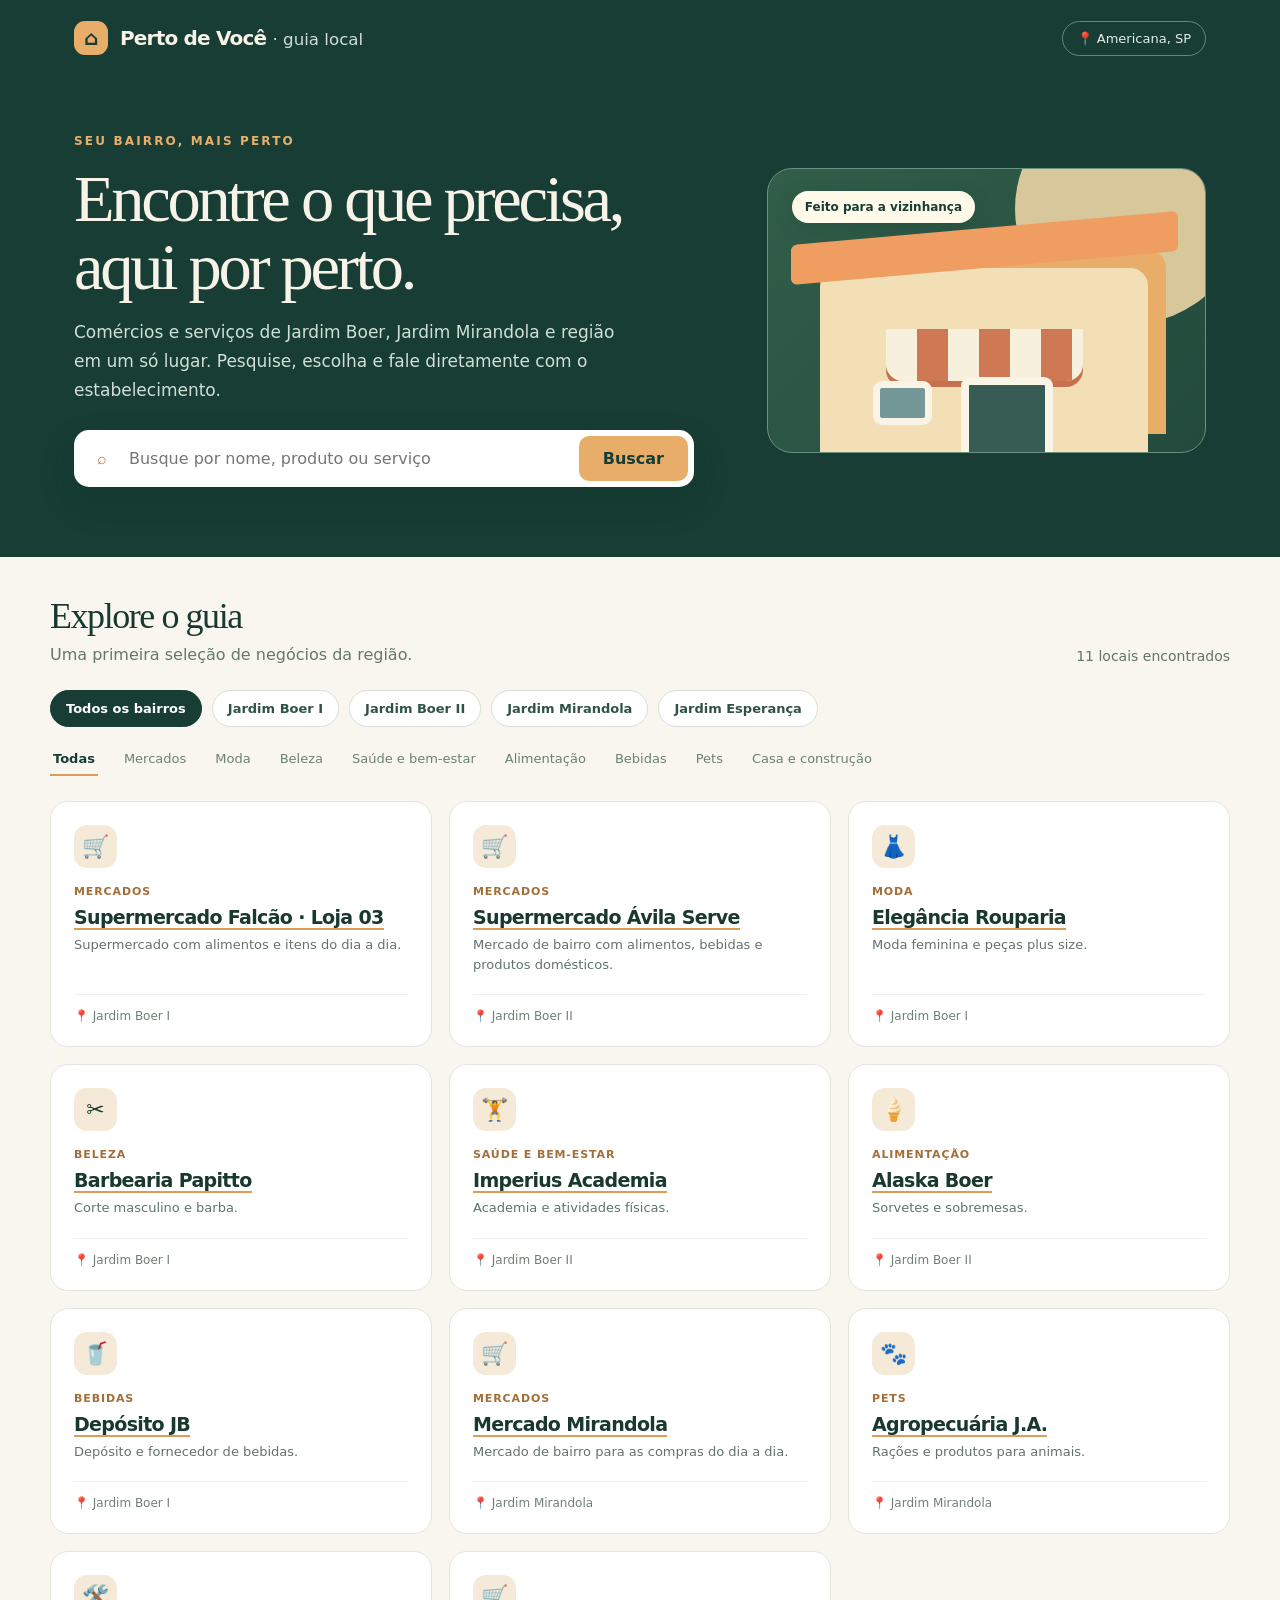
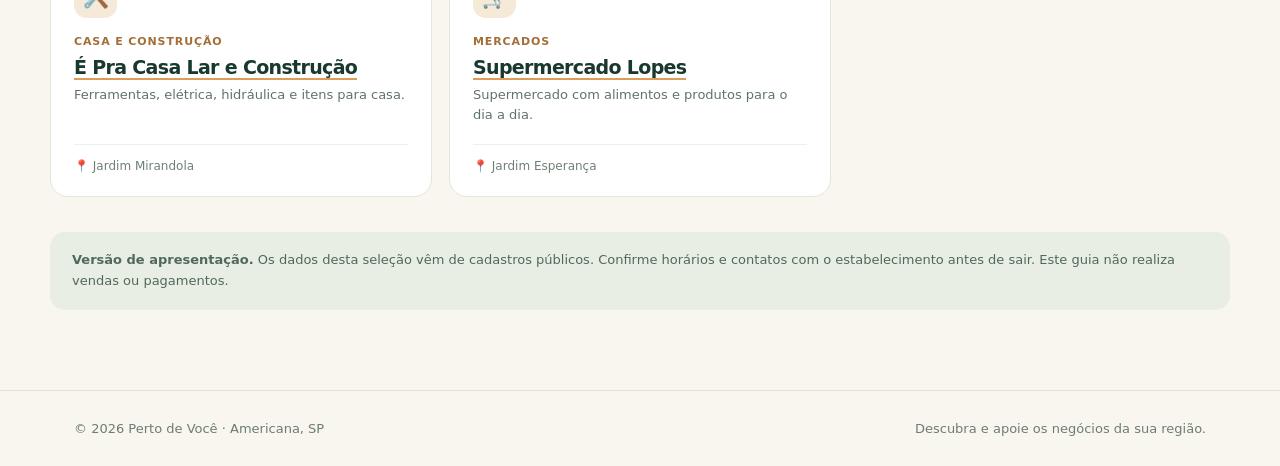
==== index.html @ 15a764f2 "Add files via upload" ====
<!doctype html>
<html lang="pt-BR">
<head>
  <meta charset="utf-8">
  <meta name="viewport" content="width=device-width,initial-scale=1">
  <meta name="theme-color" content="#173d34">
  <meta name="description" content="Encontre comércios e serviços perto de você em Jardim Boer, Jardim Mirandola e bairros vizinhos de Americana.">
  <title>Perto de Você — Guia local de Americana</title>
  <link rel="icon" href="favicon.svg" type="image/svg+xml">
  <style>
    :root{font-family:Inter,ui-sans-serif,system-ui,-apple-system,BlinkMacSystemFont,"Segoe UI",sans-serif;color:#19382f;background:#f8f6ef}*{box-sizing:border-box}body{margin:0}button,input{font:inherit}button{cursor:pointer}a{color:inherit}.wrap{max-width:1180px;margin:auto;padding:0 24px}.top{background:#173d34;color:#f7f3e8}.nav{height:76px;display:flex;align-items:center;justify-content:space-between;gap:20px}.brand{display:flex;align-items:center;gap:12px;font-weight:800;font-size:20px;letter-spacing:-.04em}.mark{height:34px;width:34px;border-radius:11px;background:#e8ae69;color:#173d34;display:grid;place-items:center;font-size:20px}.nav small{font-weight:500;letter-spacing:0;color:#cfe0d8}.nav .location{border:1px solid #64877a;border-radius:99px;padding:9px 14px;color:#e3eee6;font-size:13px}.hero{padding:58px 0 70px;display:grid;grid-template-columns:1.2fr .8fr;gap:34px;align-items:center}.eyebrow{font-size:12px;text-transform:uppercase;letter-spacing:.18em;color:#e7af6a;font-weight:800}.hero h1{font-family:Georgia,serif;font-weight:500;font-size:clamp(42px,5.2vw,70px);letter-spacing:-.05em;line-height:1.02;margin:17px 0}.hero p{max-width:560px;color:#d0e0d6;line-height:1.7;font-size:17px;margin:0 0 26px}.search{background:white;border-radius:15px;padding:6px;display:flex;box-shadow:0 15px 35px #092c2233;max-width:620px}.search span{padding:13px 10px 13px 17px;color:#b47638}.search input{border:0;outline:0;min-width:0;flex:1;padding:12px;color:#19382f}.search button{background:#e8ae69;color:#173d34;border:0;border-radius:10px;padding:0 24px;font-weight:800}.hero-art{min-height:285px;border-radius:25px;position:relative;background:radial-gradient(circle at 80% 20%,#779e86 0 7%,transparent 8%),linear-gradient(135deg,#315e49,#234a3d);overflow:hidden;border:1px solid #6a927e}.hero-art:before{content:"";position:absolute;width:230px;height:230px;border-radius:50%;background:#d7c79b;right:-40px;top:-75px}.illustration{position:absolute;left:12%;bottom:0;width:75%;height:65%;background:#f2dfb5;border-radius:18px 18px 0 0;box-shadow:18px -18px 0 #e8ae69}.illustration:before{content:"";position:absolute;left:-9%;top:-22%;width:118%;height:40px;background:#ef9d60;border-radius:6px;transform:skewY(-5deg)}.awning{position:absolute;left:20%;top:33%;width:60%;height:52px;background:repeating-linear-gradient(90deg,#f7f0dc 0 31px,#cf7954 31px 62px);border-radius:0 0 17px 17px;box-shadow:0 6px 0 #c5714d}.door{position:absolute;bottom:0;left:43%;width:28%;height:41%;background:#365c54;border:8px solid #f9f4e6;border-bottom:0;border-radius:9px 9px 0 0}.window{position:absolute;bottom:15%;left:16%;width:18%;height:24%;background:#749898;border:7px solid #f9f4e6;border-radius:9px}.art-label{position:absolute;top:22px;left:24px;background:#fff9e9;color:#173d34;padding:9px 13px;border-radius:99px;font-size:12px;font-weight:800;box-shadow:0 6px 20px #12382a33}.main{padding:38px 0 80px}.section-head{display:flex;align-items:end;justify-content:space-between;gap:20px}.section-head h2{font-family:Georgia,serif;font-size:36px;font-weight:500;letter-spacing:-.04em;margin:0}.section-head p{color:#64786c;margin:8px 0 0}.count{color:#61756b;font-size:14px}.filters{display:flex;gap:10px;flex-wrap:wrap;margin:26px 0 16px}.filter{background:white;border:1px solid #d8dfd5;border-radius:100px;padding:10px 15px;color:#315347;font-size:13px;font-weight:700}.filter.active{background:#173d34;border-color:#173d34;color:white}.subfilters{display:flex;gap:8px;flex-wrap:wrap;margin-bottom:25px}.subfilters button{background:transparent;border:0;border-bottom:2px solid transparent;padding:8px 3px;color:#6e8074;font-size:13px;margin-right:15px}.subfilters button.active{color:#173d34;border-color:#dc9d59;font-weight:800}.grid{display:grid;grid-template-columns:repeat(3,1fr);gap:17px}.card{background:#fff;border:1px solid #e2e6dc;border-radius:18px;padding:23px;min-height:212px;display:flex;flex-direction:column;transition:transform .15s,box-shadow .15s}.card:hover{transform:translateY(-3px);box-shadow:0 12px 25px #19382f12}.icon{height:43px;width:43px;border-radius:13px;background:#f5e9d7;display:grid;place-items:center;font-size:22px;margin-bottom:17px}.tag{font-size:11px;letter-spacing:.08em;text-transform:uppercase;font-weight:800;color:#a36e38}.card h3{font-size:19px;letter-spacing:-.035em;margin:8px 0 7px}.card p{font-size:13px;line-height:1.5;color:#617369;margin:0 0 20px}.card .foot{margin-top:auto;display:flex;align-items:center;justify-content:space-between;border-top:1px solid #eef0e9;padding-top:14px;font-size:12px;color:#6e8074}.card h3 a{color:inherit;text-decoration:none;border-bottom:2px solid #dc9d59;transition:color .15s}.card h3 a:hover,.card h3 a:focus-visible{color:#a0672e}.empty{grid-column:1/-1;background:white;padding:55px 20px;border-radius:18px;text-align:center;color:#65796c}.note{background:#e9eee4;border-radius:15px;padding:18px 22px;margin-top:35px;color:#50695a;font-size:13px;line-height:1.6}.footer{border-top:1px solid #dce3d8;padding:30px 0;color:#6c7e71;font-size:13px}.footer .wrap{display:flex;justify-content:space-between;gap:20px}.dialog-backdrop{position:fixed;inset:0;background:#10281fbf;display:none;align-items:center;justify-content:center;padding:16px;z-index:3}.dialog-backdrop.open{display:flex}.dialog{background:#fff;width:min(530px,100%);border-radius:22px;padding:30px;max-height:90vh;overflow:auto;position:relative}.close{position:absolute;right:20px;top:17px;background:#f1f3ed;border:0;border-radius:50%;width:34px;height:34px;font-size:20px}.dialog h2{font-family:Georgia,serif;font-size:33px;font-weight:500;margin:8px 0}.dialog .address{color:#64756a;line-height:1.6}.detail{border-top:1px solid #e7ebe3;padding:15px 0}.detail b{display:block;font-size:12px;text-transform:uppercase;letter-spacing:.1em;color:#947044;margin-bottom:6px}.detail p{margin:0;line-height:1.6}.actions{display:flex;gap:10px;flex-wrap:wrap;margin-top:12px}.actions a{background:#173d34;color:#fff;text-decoration:none;padding:11px 15px;border-radius:10px;font-size:13px;font-weight:750}.actions a.secondary{background:#ecf1e8;color:#173d34}@media(max-width:850px){.hero{grid-template-columns:1fr}.hero-art{display:none}.grid{grid-template-columns:repeat(2,1fr)}}@media(max-width:600px){.wrap{padding:0 17px}.nav{height:68px}.nav small{display:none}.nav .location{font-size:11px}.hero{padding:45px 0 54px}.hero h1{font-size:45px}.search button{padding:0 14px}.section-head h2{font-size:30px}.grid{grid-template-columns:1fr}.footer .wrap{display:block}}
  </style>
</head>
<body>
  <header class="top"><div class="wrap"><div class="nav"><div class="brand"><span class="mark">⌂</span><span>Perto de Você <small>· guia local</small></span></div><div class="location">📍 Americana, SP</div></div><div class="hero"><div><div class="eyebrow">Seu bairro, mais perto</div><h1>Encontre o que precisa, aqui por perto.</h1><p>Comércios e serviços de Jardim Boer, Jardim Mirandola e região em um só lugar. Pesquise, escolha e fale diretamente com o estabelecimento.</p><form class="search" id="searchForm"><span aria-hidden="true">⌕</span><input id="searchInput" type="search" placeholder="Busque por nome, produto ou serviço" aria-label="Busque por nome, produto ou serviço"><button type="submit">Buscar</button></form></div><div class="hero-art" aria-hidden="true"><div class="art-label">Feito para a vizinhança</div><div class="illustration"><div class="awning"></div><div class="window"></div><div class="door"></div></div></div></div></div></header>
  <main class="wrap main" id="guia"><div class="section-head"><div><h2>Explore o guia</h2><p>Uma primeira seleção de negócios da região.</p></div><div class="count" id="count"></div></div><div class="filters" id="neighborhoods" aria-label="Filtrar por bairro"></div><div class="subfilters" id="categories" aria-label="Filtrar por categoria"></div><div class="grid" id="results"></div><div class="note"><strong>Versão de apresentação.</strong> Os dados desta seleção vêm de cadastros públicos. Confirme horários e contatos com o estabelecimento antes de sair. Este guia não realiza vendas ou pagamentos.</div></main>
  <footer class="footer"><div class="wrap"><span>© 2026 Perto de Você · Americana, SP</span><span>Descubra e apoie os negócios da sua região.</span></div></footer>
  <div class="dialog-backdrop" id="backdrop"><section class="dialog" role="dialog" aria-modal="true" aria-labelledby="dialogTitle"><button class="close" id="closeDialog" aria-label="Fechar">×</button><div class="icon" id="dialogIcon"></div><div class="tag" id="dialogTag"></div><h2 id="dialogTitle"></h2><p class="address" id="dialogAddress"></p><div class="detail"><b>O que você encontra</b><p id="dialogDescription"></p></div><div class="detail" id="hoursBlock"><b>Horário</b><p id="dialogHours"></p></div><div class="actions" id="dialogActions"></div></section></div>
  <script>
    const places=[
      {name:'Supermercado Falcão · Loja 03',category:'Mercados',neighborhood:'Jardim Boer I',address:'Rua Entusiasmo, 260',description:'Supermercado com alimentos e itens do dia a dia.',icon:'🛒',source:'https://www.locaisdobrasil.com.br/encontre/mercados/jardim-boer-i/americana-sp'},
      {name:'Supermercado Ávila Serve',category:'Mercados',neighborhood:'Jardim Boer II',address:'Rua Dignidade, 713',description:'Mercado de bairro com alimentos, bebidas e produtos domésticos.',icon:'🛒',source:'https://www.locaisdobrasil.com.br/encontre/mercados/americana-sp/aberto-na-terca-feira?fotos=sim'},
      {name:'Elegância Rouparia',category:'Moda',neighborhood:'Jardim Boer I',address:'Rua Prosperidade, 633',description:'Moda feminina e peças plus size.',icon:'👗',source:'https://www.locaisdobrasil.com.br/encontre/loja-de-roupa/americana-sp/elegancia-rouparia-moda-feminina/648bea66b54cf96febfe08c6'},
      {name:'Barbearia Papitto',category:'Beleza',neighborhood:'Jardim Boer I',address:'Avenida Unitika, 1145',description:'Corte masculino e barba.',icon:'✂️',source:'https://www.locaisdobrasil.com.br/encontre/barbearia/americana-sp/barbearia-papitto/6483c252bb2ecf216d54e6c3'},
      {name:'Imperius Academia',category:'Saúde e bem-estar',neighborhood:'Jardim Boer II',address:'Rua Prosperidade, 581',description:'Academia e atividades físicas.',icon:'🏋️',source:'https://www.locaisdobrasil.com.br/encontre/academia/americana-sp/imperius-academia/64ac4453b6008a5d9c38c3cb'},
      {name:'Alaska Boer',category:'Alimentação',neighborhood:'Jardim Boer II',address:'Rua Prosperidade, 896',description:'Sorvetes e sobremesas.',icon:'🍦',source:'https://www.locaisdobrasil.com.br/encontre/sorveterias/americana-sp/alaska-boer/66d9d69f70d3ea745b3c661a'},
      {name:'Depósito JB',category:'Bebidas',neighborhood:'Jardim Boer I',address:'Rua Futuro, 29',description:'Depósito e fornecedor de bebidas.',icon:'🥤',source:'https://www.locaisdobrasil.com.br/encontre/fornecedor-de-bebidas/americana-sp/deposito-jb/653675104d5856f7348df6b6'},
      {name:'Mercado Mirandola',category:'Mercados',neighborhood:'Jardim Mirandola',address:'Rua Ravena, 259',description:'Mercado de bairro para as compras do dia a dia.',icon:'🛒',source:'https://www.locaisdobrasil.com.br/encontre/mercados/jardim-mirandola/americana-sp'},
      {name:'Agropecuária J.A.',category:'Pets',neighborhood:'Jardim Mirandola',address:'Rua Ravena, 100',description:'Rações e produtos para animais.',icon:'🐾',source:'https://www.locaisdobrasil.com.br/encontre/loja-de-racao/americana-sp'},
      {name:'É Pra Casa Lar e Construção',category:'Casa e construção',neighborhood:'Jardim Mirandola',address:'Rua Ravena, 224',description:'Ferramentas, elétrica, hidráulica e itens para casa.',icon:'🛠️',source:'https://www.locaisdobrasil.com.br/encontre/loja-de-ferramentas/americana-sp/e-pra-casa-lar-e-construcao-ferramentas-parafusos-decoracao-em-americana/66d9d6e170d3ea745b3c6689'},
      {name:'Supermercado Lopes',category:'Mercados',neighborhood:'Jardim Esperança',address:'Rua Romildo Bosqueiro, 564',description:'Supermercado com alimentos e produtos para o dia a dia.',icon:'🛒',source:'https://www.google.com/maps/place/Supermercado+Lopes+Americana/data=!4m2!3m1!1s0x94c897a185dbfa6b:0x299e0d44ebeb4d6e',phone:'19991355362',instagram:'https://www.instagram.com/supermercadolopes.oficial/',hours:'Segunda a sábado, 8h às 20h; domingo, 8h às 13h.'}
    ];
    const neighborhoods=['Todos','Jardim Boer I','Jardim Boer II','Jardim Mirandola','Jardim Esperança'];const categories=['Todas',...new Set(places.map(p=>p.category))];let neighborhood='Todos',category='Todas',query='';const byId=id=>document.getElementById(id);const escapeHTML=s=>String(s).replace(/[&<>"']/g,c=>({'&':'&amp;','<':'&lt;','>':'&gt;','"':'&quot;',"'":'&#39;'}[c]));
    function renderFilters(){byId('neighborhoods').innerHTML=neighborhoods.map(n=>`<button class="filter ${n===neighborhood?'active':''}" type="button" data-neighborhood="${escapeHTML(n)}" aria-pressed="${n===neighborhood}">${n==='Todos'?'Todos os bairros':escapeHTML(n)}</button>`).join('');byId('categories').innerHTML=categories.map(c=>`<button class="${c===category?'active':''}" type="button" data-category="${escapeHTML(c)}" aria-pressed="${c===category}">${escapeHTML(c)}</button>`).join('')}
    function render(){renderFilters();const q=query.normalize('NFD').replace(/[\u0300-\u036f]/g,'').toLowerCase();const filtered=places.filter(p=>(neighborhood==='Todos'||p.neighborhood===neighborhood)&&(category==='Todas'||p.category===category)&&[p.name,p.category,p.neighborhood,p.address,p.description].join(' ').normalize('NFD').replace(/[\u0300-\u036f]/g,'').toLowerCase().includes(q));byId('count').textContent=`${filtered.length} ${filtered.length===1?'local encontrado':'locais encontrados'}`;byId('results').innerHTML=filtered.length?filtered.map(p=>`<article class="card"><div class="icon" aria-hidden="true">${p.icon}</div><div class="tag">${escapeHTML(p.category)}</div><h3><a href="#detalhes" data-place="${places.indexOf(p)}" aria-label="Ver detalhes de ${escapeHTML(p.name)}">${escapeHTML(p.name)}</a></h3><p>${escapeHTML(p.description)}</p><div class="foot"><span>📍 ${escapeHTML(p.neighborhood)}</span></div></article>`).join(''):'<div class="empty">Nenhum local encontrado. Tente outro termo ou ajuste os filtros.</div>'}
    function openPlace(i){const p=places[i];if(!p)return;byId('dialogIcon').textContent=p.icon;byId('dialogTag').textContent=`${p.category} · ${p.neighborhood}`;byId('dialogTitle').textContent=p.name;byId('dialogAddress').textContent=`📍 ${p.address} · ${p.neighborhood}, Americana - SP`;byId('dialogDescription').textContent=p.description;byId('hoursBlock').hidden=!p.hours;byId('dialogHours').textContent=p.hours||'';const links=[`<a href="${p.source}" target="_blank" rel="noopener noreferrer">Ver localização e fonte ↗</a>`];if(p.phone)links.push(`<a class="secondary" href="tel:+55${p.phone}">Ligar</a>`);if(p.instagram)links.push(`<a class="secondary" href="${p.instagram}" target="_blank" rel="noopener noreferrer">Instagram ↗</a>`);byId('dialogActions').innerHTML=links.join('');byId('backdrop').classList.add('open');byId('closeDialog').focus()}
    byId('searchForm').addEventListener('submit',e=>{e.preventDefault();query=byId('searchInput').value.trim();render();byId('guia').scrollIntoView({behavior:'smooth'})});byId('searchInput').addEventListener('input',e=>{query=e.target.value.trim();render()});byId('neighborhoods').addEventListener('click',e=>{const b=e.target.closest('[data-neighborhood]');if(b){neighborhood=b.dataset.neighborhood;render()}});byId('categories').addEventListener('click',e=>{const b=e.target.closest('[data-category]');if(b){category=b.dataset.category;render()}});byId('results').addEventListener('click',e=>{const b=e.target.closest('[data-place]');if(b){e.preventDefault();openPlace(Number(b.dataset.place))}});function close(){byId('backdrop').classList.remove('open')}byId('closeDialog').addEventListener('click',close);byId('backdrop').addEventListener('click',e=>{if(e.target===byId('backdrop'))close()});document.addEventListener('keydown',e=>{if(e.key==='Escape')close()});render();
  </script>
</body>
</html>
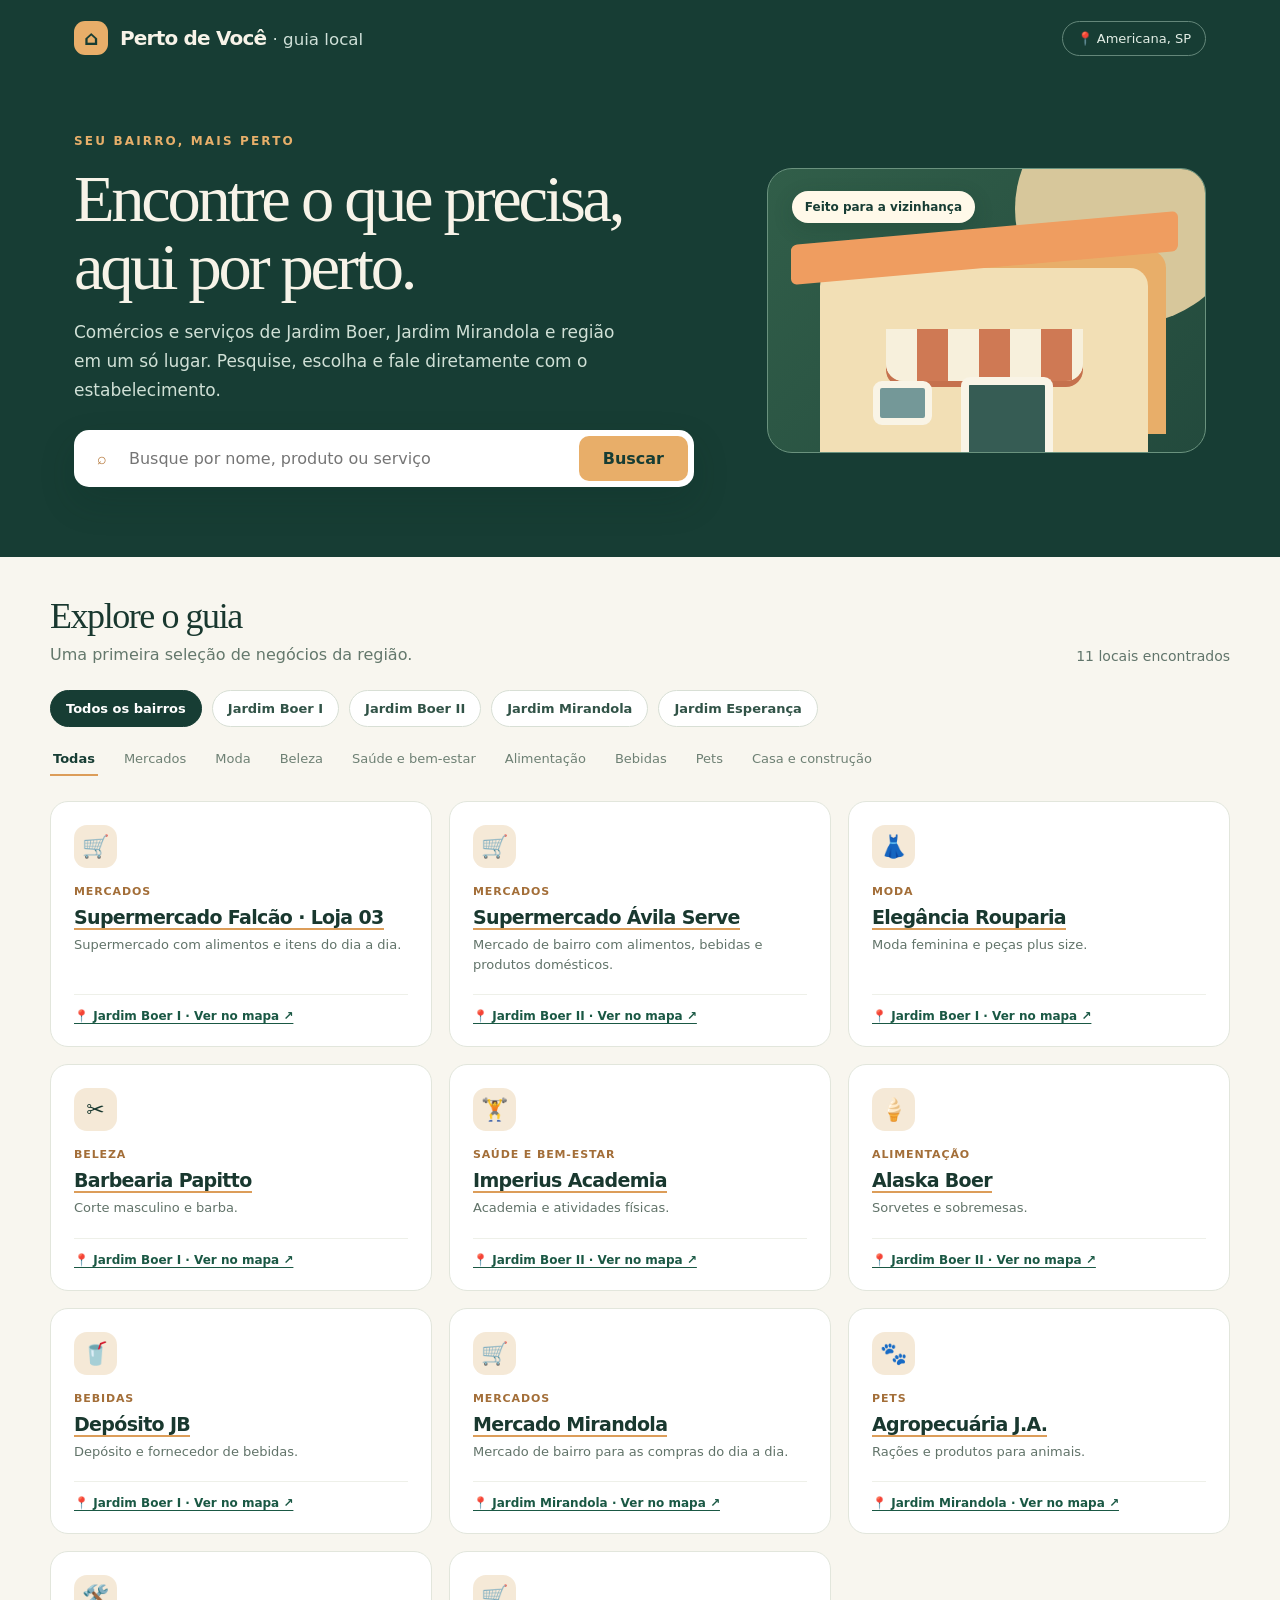
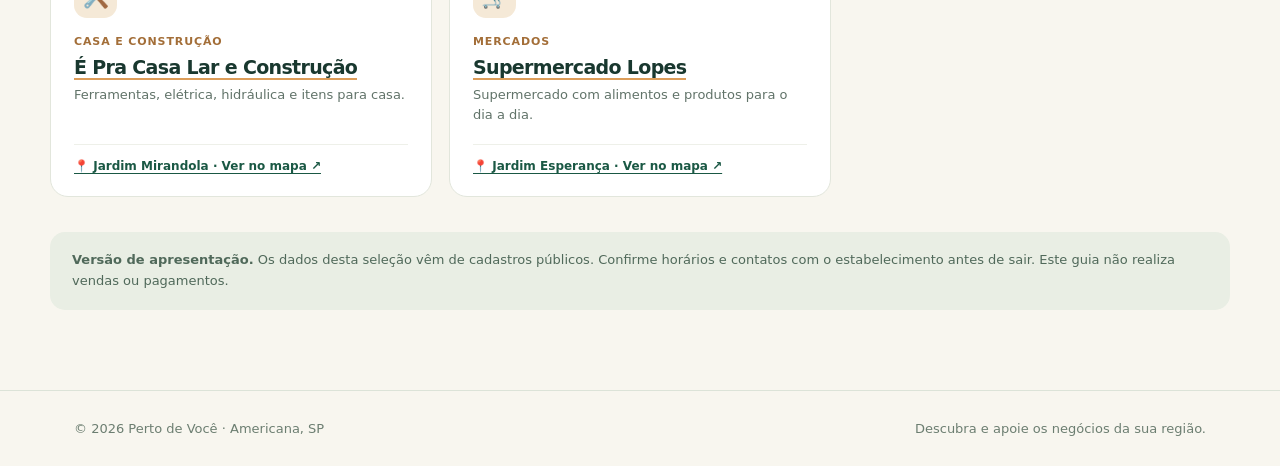
==== commit 6c6c8b44: "Add files via upload" ====
--- a/index.html
+++ b/index.html
@@ -8,7 +8,7 @@
   <title>Perto de Você — Guia local de Americana</title>
   <link rel="icon" href="favicon.svg" type="image/svg+xml">
   <style>
-    :root{font-family:Inter,ui-sans-serif,system-ui,-apple-system,BlinkMacSystemFont,"Segoe UI",sans-serif;color:#19382f;background:#f8f6ef}*{box-sizing:border-box}body{margin:0}button,input{font:inherit}button{cursor:pointer}a{color:inherit}.wrap{max-width:1180px;margin:auto;padding:0 24px}.top{background:#173d34;color:#f7f3e8}.nav{height:76px;display:flex;align-items:center;justify-content:space-between;gap:20px}.brand{display:flex;align-items:center;gap:12px;font-weight:800;font-size:20px;letter-spacing:-.04em}.mark{height:34px;width:34px;border-radius:11px;background:#e8ae69;color:#173d34;display:grid;place-items:center;font-size:20px}.nav small{font-weight:500;letter-spacing:0;color:#cfe0d8}.nav .location{border:1px solid #64877a;border-radius:99px;padding:9px 14px;color:#e3eee6;font-size:13px}.hero{padding:58px 0 70px;display:grid;grid-template-columns:1.2fr .8fr;gap:34px;align-items:center}.eyebrow{font-size:12px;text-transform:uppercase;letter-spacing:.18em;color:#e7af6a;font-weight:800}.hero h1{font-family:Georgia,serif;font-weight:500;font-size:clamp(42px,5.2vw,70px);letter-spacing:-.05em;line-height:1.02;margin:17px 0}.hero p{max-width:560px;color:#d0e0d6;line-height:1.7;font-size:17px;margin:0 0 26px}.search{background:white;border-radius:15px;padding:6px;display:flex;box-shadow:0 15px 35px #092c2233;max-width:620px}.search span{padding:13px 10px 13px 17px;color:#b47638}.search input{border:0;outline:0;min-width:0;flex:1;padding:12px;color:#19382f}.search button{background:#e8ae69;color:#173d34;border:0;border-radius:10px;padding:0 24px;font-weight:800}.hero-art{min-height:285px;border-radius:25px;position:relative;background:radial-gradient(circle at 80% 20%,#779e86 0 7%,transparent 8%),linear-gradient(135deg,#315e49,#234a3d);overflow:hidden;border:1px solid #6a927e}.hero-art:before{content:"";position:absolute;width:230px;height:230px;border-radius:50%;background:#d7c79b;right:-40px;top:-75px}.illustration{position:absolute;left:12%;bottom:0;width:75%;height:65%;background:#f2dfb5;border-radius:18px 18px 0 0;box-shadow:18px -18px 0 #e8ae69}.illustration:before{content:"";position:absolute;left:-9%;top:-22%;width:118%;height:40px;background:#ef9d60;border-radius:6px;transform:skewY(-5deg)}.awning{position:absolute;left:20%;top:33%;width:60%;height:52px;background:repeating-linear-gradient(90deg,#f7f0dc 0 31px,#cf7954 31px 62px);border-radius:0 0 17px 17px;box-shadow:0 6px 0 #c5714d}.door{position:absolute;bottom:0;left:43%;width:28%;height:41%;background:#365c54;border:8px solid #f9f4e6;border-bottom:0;border-radius:9px 9px 0 0}.window{position:absolute;bottom:15%;left:16%;width:18%;height:24%;background:#749898;border:7px solid #f9f4e6;border-radius:9px}.art-label{position:absolute;top:22px;left:24px;background:#fff9e9;color:#173d34;padding:9px 13px;border-radius:99px;font-size:12px;font-weight:800;box-shadow:0 6px 20px #12382a33}.main{padding:38px 0 80px}.section-head{display:flex;align-items:end;justify-content:space-between;gap:20px}.section-head h2{font-family:Georgia,serif;font-size:36px;font-weight:500;letter-spacing:-.04em;margin:0}.section-head p{color:#64786c;margin:8px 0 0}.count{color:#61756b;font-size:14px}.filters{display:flex;gap:10px;flex-wrap:wrap;margin:26px 0 16px}.filter{background:white;border:1px solid #d8dfd5;border-radius:100px;padding:10px 15px;color:#315347;font-size:13px;font-weight:700}.filter.active{background:#173d34;border-color:#173d34;color:white}.subfilters{display:flex;gap:8px;flex-wrap:wrap;margin-bottom:25px}.subfilters button{background:transparent;border:0;border-bottom:2px solid transparent;padding:8px 3px;color:#6e8074;font-size:13px;margin-right:15px}.subfilters button.active{color:#173d34;border-color:#dc9d59;font-weight:800}.grid{display:grid;grid-template-columns:repeat(3,1fr);gap:17px}.card{background:#fff;border:1px solid #e2e6dc;border-radius:18px;padding:23px;min-height:212px;display:flex;flex-direction:column;transition:transform .15s,box-shadow .15s}.card:hover{transform:translateY(-3px);box-shadow:0 12px 25px #19382f12}.icon{height:43px;width:43px;border-radius:13px;background:#f5e9d7;display:grid;place-items:center;font-size:22px;margin-bottom:17px}.tag{font-size:11px;letter-spacing:.08em;text-transform:uppercase;font-weight:800;color:#a36e38}.card h3{font-size:19px;letter-spacing:-.035em;margin:8px 0 7px}.card p{font-size:13px;line-height:1.5;color:#617369;margin:0 0 20px}.card .foot{margin-top:auto;display:flex;align-items:center;justify-content:space-between;border-top:1px solid #eef0e9;padding-top:14px;font-size:12px;color:#6e8074}.card h3 a{color:inherit;text-decoration:none;border-bottom:2px solid #dc9d59;transition:color .15s}.card h3 a:hover,.card h3 a:focus-visible{color:#a0672e}.empty{grid-column:1/-1;background:white;padding:55px 20px;border-radius:18px;text-align:center;color:#65796c}.note{background:#e9eee4;border-radius:15px;padding:18px 22px;margin-top:35px;color:#50695a;font-size:13px;line-height:1.6}.footer{border-top:1px solid #dce3d8;padding:30px 0;color:#6c7e71;font-size:13px}.footer .wrap{display:flex;justify-content:space-between;gap:20px}.dialog-backdrop{position:fixed;inset:0;background:#10281fbf;display:none;align-items:center;justify-content:center;padding:16px;z-index:3}.dialog-backdrop.open{display:flex}.dialog{background:#fff;width:min(530px,100%);border-radius:22px;padding:30px;max-height:90vh;overflow:auto;position:relative}.close{position:absolute;right:20px;top:17px;background:#f1f3ed;border:0;border-radius:50%;width:34px;height:34px;font-size:20px}.dialog h2{font-family:Georgia,serif;font-size:33px;font-weight:500;margin:8px 0}.dialog .address{color:#64756a;line-height:1.6}.detail{border-top:1px solid #e7ebe3;padding:15px 0}.detail b{display:block;font-size:12px;text-transform:uppercase;letter-spacing:.1em;color:#947044;margin-bottom:6px}.detail p{margin:0;line-height:1.6}.actions{display:flex;gap:10px;flex-wrap:wrap;margin-top:12px}.actions a{background:#173d34;color:#fff;text-decoration:none;padding:11px 15px;border-radius:10px;font-size:13px;font-weight:750}.actions a.secondary{background:#ecf1e8;color:#173d34}@media(max-width:850px){.hero{grid-template-columns:1fr}.hero-art{display:none}.grid{grid-template-columns:repeat(2,1fr)}}@media(max-width:600px){.wrap{padding:0 17px}.nav{height:68px}.nav small{display:none}.nav .location{font-size:11px}.hero{padding:45px 0 54px}.hero h1{font-size:45px}.search button{padding:0 14px}.section-head h2{font-size:30px}.grid{grid-template-columns:1fr}.footer .wrap{display:block}}
+    :root{font-family:Inter,ui-sans-serif,system-ui,-apple-system,BlinkMacSystemFont,"Segoe UI",sans-serif;color:#19382f;background:#f8f6ef}*{box-sizing:border-box}body{margin:0}button,input{font:inherit}button{cursor:pointer}a{color:inherit}.wrap{max-width:1180px;margin:auto;padding:0 24px}.top{background:#173d34;color:#f7f3e8}.nav{height:76px;display:flex;align-items:center;justify-content:space-between;gap:20px}.brand{display:flex;align-items:center;gap:12px;font-weight:800;font-size:20px;letter-spacing:-.04em}.mark{height:34px;width:34px;border-radius:11px;background:#e8ae69;color:#173d34;display:grid;place-items:center;font-size:20px}.nav small{font-weight:500;letter-spacing:0;color:#cfe0d8}.nav .location{border:1px solid #64877a;border-radius:99px;padding:9px 14px;color:#e3eee6;font-size:13px}.hero{padding:58px 0 70px;display:grid;grid-template-columns:1.2fr .8fr;gap:34px;align-items:center}.eyebrow{font-size:12px;text-transform:uppercase;letter-spacing:.18em;color:#e7af6a;font-weight:800}.hero h1{font-family:Georgia,serif;font-weight:500;font-size:clamp(42px,5.2vw,70px);letter-spacing:-.05em;line-height:1.02;margin:17px 0}.hero p{max-width:560px;color:#d0e0d6;line-height:1.7;font-size:17px;margin:0 0 26px}.search{background:white;border-radius:15px;padding:6px;display:flex;box-shadow:0 15px 35px #092c2233;max-width:620px}.search span{padding:13px 10px 13px 17px;color:#b47638}.search input{border:0;outline:0;min-width:0;flex:1;padding:12px;color:#19382f}.search button{background:#e8ae69;color:#173d34;border:0;border-radius:10px;padding:0 24px;font-weight:800}.hero-art{min-height:285px;border-radius:25px;position:relative;background:radial-gradient(circle at 80% 20%,#779e86 0 7%,transparent 8%),linear-gradient(135deg,#315e49,#234a3d);overflow:hidden;border:1px solid #6a927e}.hero-art:before{content:"";position:absolute;width:230px;height:230px;border-radius:50%;background:#d7c79b;right:-40px;top:-75px}.illustration{position:absolute;left:12%;bottom:0;width:75%;height:65%;background:#f2dfb5;border-radius:18px 18px 0 0;box-shadow:18px -18px 0 #e8ae69}.illustration:before{content:"";position:absolute;left:-9%;top:-22%;width:118%;height:40px;background:#ef9d60;border-radius:6px;transform:skewY(-5deg)}.awning{position:absolute;left:20%;top:33%;width:60%;height:52px;background:repeating-linear-gradient(90deg,#f7f0dc 0 31px,#cf7954 31px 62px);border-radius:0 0 17px 17px;box-shadow:0 6px 0 #c5714d}.door{position:absolute;bottom:0;left:43%;width:28%;height:41%;background:#365c54;border:8px solid #f9f4e6;border-bottom:0;border-radius:9px 9px 0 0}.window{position:absolute;bottom:15%;left:16%;width:18%;height:24%;background:#749898;border:7px solid #f9f4e6;border-radius:9px}.art-label{position:absolute;top:22px;left:24px;background:#fff9e9;color:#173d34;padding:9px 13px;border-radius:99px;font-size:12px;font-weight:800;box-shadow:0 6px 20px #12382a33}.main{padding:38px 0 80px}.section-head{display:flex;align-items:end;justify-content:space-between;gap:20px}.section-head h2{font-family:Georgia,serif;font-size:36px;font-weight:500;letter-spacing:-.04em;margin:0}.section-head p{color:#64786c;margin:8px 0 0}.count{color:#61756b;font-size:14px}.filters{display:flex;gap:10px;flex-wrap:wrap;margin:26px 0 16px}.filter{background:white;border:1px solid #d8dfd5;border-radius:100px;padding:10px 15px;color:#315347;font-size:13px;font-weight:700}.filter.active{background:#173d34;border-color:#173d34;color:white}.subfilters{display:flex;gap:8px;flex-wrap:wrap;margin-bottom:25px}.subfilters button{background:transparent;border:0;border-bottom:2px solid transparent;padding:8px 3px;color:#6e8074;font-size:13px;margin-right:15px}.subfilters button.active{color:#173d34;border-color:#dc9d59;font-weight:800}.grid{display:grid;grid-template-columns:repeat(3,1fr);gap:17px}.card{background:#fff;border:1px solid #e2e6dc;border-radius:18px;padding:23px;min-height:212px;display:flex;flex-direction:column;transition:transform .15s,box-shadow .15s}.card:hover{transform:translateY(-3px);box-shadow:0 12px 25px #19382f12}.icon{height:43px;width:43px;border-radius:13px;background:#f5e9d7;display:grid;place-items:center;font-size:22px;margin-bottom:17px}.tag{font-size:11px;letter-spacing:.08em;text-transform:uppercase;font-weight:800;color:#a36e38}.card h3{font-size:19px;letter-spacing:-.035em;margin:8px 0 7px}.card p{font-size:13px;line-height:1.5;color:#617369;margin:0 0 20px}.card .foot{margin-top:auto;display:flex;align-items:center;justify-content:space-between;border-top:1px solid #eef0e9;padding-top:14px;font-size:12px;color:#6e8074}.card h3 a{color:inherit;text-decoration:none;border-bottom:2px solid #dc9d59;transition:color .15s}.card h3 a:hover,.card h3 a:focus-visible{color:#a0672e}.card .foot a,.dialog .address a{color:#1a5844;text-decoration:underline;text-underline-offset:3px;font-weight:700}.empty{grid-column:1/-1;background:white;padding:55px 20px;border-radius:18px;text-align:center;color:#65796c}.note{background:#e9eee4;border-radius:15px;padding:18px 22px;margin-top:35px;color:#50695a;font-size:13px;line-height:1.6}.footer{border-top:1px solid #dce3d8;padding:30px 0;color:#6c7e71;font-size:13px}.footer .wrap{display:flex;justify-content:space-between;gap:20px}.dialog-backdrop{position:fixed;inset:0;background:#10281fbf;display:none;align-items:center;justify-content:center;padding:16px;z-index:3}.dialog-backdrop.open{display:flex}.dialog{background:#fff;width:min(530px,100%);border-radius:22px;padding:30px;max-height:90vh;overflow:auto;position:relative}.close{position:absolute;right:20px;top:17px;background:#f1f3ed;border:0;border-radius:50%;width:34px;height:34px;font-size:20px}.dialog h2{font-family:Georgia,serif;font-size:33px;font-weight:500;margin:8px 0}.dialog .address{color:#64756a;line-height:1.6}.detail{border-top:1px solid #e7ebe3;padding:15px 0}.detail b{display:block;font-size:12px;text-transform:uppercase;letter-spacing:.1em;color:#947044;margin-bottom:6px}.detail p{margin:0;line-height:1.6}.actions{display:flex;gap:10px;flex-wrap:wrap;margin-top:12px}.actions a{background:#173d34;color:#fff;text-decoration:none;padding:11px 15px;border-radius:10px;font-size:13px;font-weight:750}.actions a.secondary{background:#ecf1e8;color:#173d34}@media(max-width:850px){.hero{grid-template-columns:1fr}.hero-art{display:none}.grid{grid-template-columns:repeat(2,1fr)}}@media(max-width:600px){.wrap{padding:0 17px}.nav{height:68px}.nav small{display:none}.nav .location{font-size:11px}.hero{padding:45px 0 54px}.hero h1{font-size:45px}.search button{padding:0 14px}.section-head h2{font-size:30px}.grid{grid-template-columns:1fr}.footer .wrap{display:block}}
   </style>
 </head>
 <body>
@@ -32,11 +32,10 @@
     ];
     const neighborhoods=['Todos','Jardim Boer I','Jardim Boer II','Jardim Mirandola','Jardim Esperança'];const categories=['Todas',...new Set(places.map(p=>p.category))];let neighborhood='Todos',category='Todas',query='';const byId=id=>document.getElementById(id);const escapeHTML=s=>String(s).replace(/[&<>"']/g,c=>({'&':'&amp;','<':'&lt;','>':'&gt;','"':'&quot;',"'":'&#39;'}[c]));
     function renderFilters(){byId('neighborhoods').innerHTML=neighborhoods.map(n=>`<button class="filter ${n===neighborhood?'active':''}" type="button" data-neighborhood="${escapeHTML(n)}" aria-pressed="${n===neighborhood}">${n==='Todos'?'Todos os bairros':escapeHTML(n)}</button>`).join('');byId('categories').innerHTML=categories.map(c=>`<button class="${c===category?'active':''}" type="button" data-category="${escapeHTML(c)}" aria-pressed="${c===category}">${escapeHTML(c)}</button>`).join('')}
-    function render(){renderFilters();const q=query.normalize('NFD').replace(/[\u0300-\u036f]/g,'').toLowerCase();const filtered=places.filter(p=>(neighborhood==='Todos'||p.neighborhood===neighborhood)&&(category==='Todas'||p.category===category)&&[p.name,p.category,p.neighborhood,p.address,p.description].join(' ').normalize('NFD').replace(/[\u0300-\u036f]/g,'').toLowerCase().includes(q));byId('count').textContent=`${filtered.length} ${filtered.length===1?'local encontrado':'locais encontrados'}`;byId('results').innerHTML=filtered.length?filtered.map(p=>`<article class="card"><div class="icon" aria-hidden="true">${p.icon}</div><div class="tag">${escapeHTML(p.category)}</div><h3><a href="#detalhes" data-place="${places.indexOf(p)}" aria-label="Ver detalhes de ${escapeHTML(p.name)}">${escapeHTML(p.name)}</a></h3><p>${escapeHTML(p.description)}</p><div class="foot"><span>📍 ${escapeHTML(p.neighborhood)}</span></div></article>`).join(''):'<div class="empty">Nenhum local encontrado. Tente outro termo ou ajuste os filtros.</div>'}
-    function openPlace(i){const p=places[i];if(!p)return;byId('dialogIcon').textContent=p.icon;byId('dialogTag').textContent=`${p.category} · ${p.neighborhood}`;byId('dialogTitle').textContent=p.name;byId('dialogAddress').textContent=`📍 ${p.address} · ${p.neighborhood}, Americana - SP`;byId('dialogDescription').textContent=p.description;byId('hoursBlock').hidden=!p.hours;byId('dialogHours').textContent=p.hours||'';const links=[`<a href="${p.source}" target="_blank" rel="noopener noreferrer">Ver localização e fonte ↗</a>`];if(p.phone)links.push(`<a class="secondary" href="tel:+55${p.phone}">Ligar</a>`);if(p.instagram)links.push(`<a class="secondary" href="${p.instagram}" target="_blank" rel="noopener noreferrer">Instagram ↗</a>`);byId('dialogActions').innerHTML=links.join('');byId('backdrop').classList.add('open');byId('closeDialog').focus()}
+    function mapUrl(p){return p.source.startsWith('https://www.google.com/maps/place/')?p.source:`https://www.google.com/maps/search/?api=1&query=${encodeURIComponent(`${p.name}, ${p.address}, ${p.neighborhood}, Americana, SP`)}`}
+    function render(){renderFilters();const q=query.normalize('NFD').replace(/[\u0300-\u036f]/g,'').toLowerCase();const filtered=places.filter(p=>(neighborhood==='Todos'||p.neighborhood===neighborhood)&&(category==='Todas'||p.category===category)&&[p.name,p.category,p.neighborhood,p.address,p.description].join(' ').normalize('NFD').replace(/[\u0300-\u036f]/g,'').toLowerCase().includes(q));byId('count').textContent=`${filtered.length} ${filtered.length===1?'local encontrado':'locais encontrados'}`;byId('results').innerHTML=filtered.length?filtered.map(p=>`<article class="card"><div class="icon" aria-hidden="true">${p.icon}</div><div class="tag">${escapeHTML(p.category)}</div><h3><a href="#detalhes" data-place="${places.indexOf(p)}" aria-label="Ver detalhes de ${escapeHTML(p.name)}">${escapeHTML(p.name)}</a></h3><p>${escapeHTML(p.description)}</p><div class="foot"><a href="${mapUrl(p)}" target="_blank" rel="noopener noreferrer" aria-label="Abrir ${escapeHTML(p.name)} no Google Maps">📍 ${escapeHTML(p.neighborhood)} · Ver no mapa ↗</a></div></article>`).join(''):'<div class="empty">Nenhum local encontrado. Tente outro termo ou ajuste os filtros.</div>'}
+    function openPlace(i){const p=places[i];if(!p)return;byId('dialogIcon').textContent=p.icon;byId('dialogTag').textContent=`${p.category} · ${p.neighborhood}`;byId('dialogTitle').textContent=p.name;byId('dialogAddress').innerHTML=`<a href="${mapUrl(p)}" target="_blank" rel="noopener noreferrer" aria-label="Abrir endereço de ${escapeHTML(p.name)} no Google Maps">📍 ${escapeHTML(p.address)} · ${escapeHTML(p.neighborhood)}, Americana - SP ↗</a>`;byId('dialogDescription').textContent=p.description;byId('hoursBlock').hidden=!p.hours;byId('dialogHours').textContent=p.hours||'';const links=[`<a href="${mapUrl(p)}" target="_blank" rel="noopener noreferrer">Abrir no Google Maps ↗</a>`];if(p.source!==mapUrl(p))links.push(`<a class="secondary" href="${p.source}" target="_blank" rel="noopener noreferrer">Ver fonte ↗</a>`);if(p.phone)links.push(`<a class="secondary" href="tel:+55${p.phone}">Ligar</a>`);if(p.instagram)links.push(`<a class="secondary" href="${p.instagram}" target="_blank" rel="noopener noreferrer">Instagram ↗</a>`);byId('dialogActions').innerHTML=links.join('');byId('backdrop').classList.add('open');byId('closeDialog').focus()}
     byId('searchForm').addEventListener('submit',e=>{e.preventDefault();query=byId('searchInput').value.trim();render();byId('guia').scrollIntoView({behavior:'smooth'})});byId('searchInput').addEventListener('input',e=>{query=e.target.value.trim();render()});byId('neighborhoods').addEventListener('click',e=>{const b=e.target.closest('[data-neighborhood]');if(b){neighborhood=b.dataset.neighborhood;render()}});byId('categories').addEventListener('click',e=>{const b=e.target.closest('[data-category]');if(b){category=b.dataset.category;render()}});byId('results').addEventListener('click',e=>{const b=e.target.closest('[data-place]');if(b){e.preventDefault();openPlace(Number(b.dataset.place))}});function close(){byId('backdrop').classList.remove('open')}byId('closeDialog').addEventListener('click',close);byId('backdrop').addEventListener('click',e=>{if(e.target===byId('backdrop'))close()});document.addEventListener('keydown',e=>{if(e.key==='Escape')close()});render();
   </script>
 </body>
 </html>
-
-
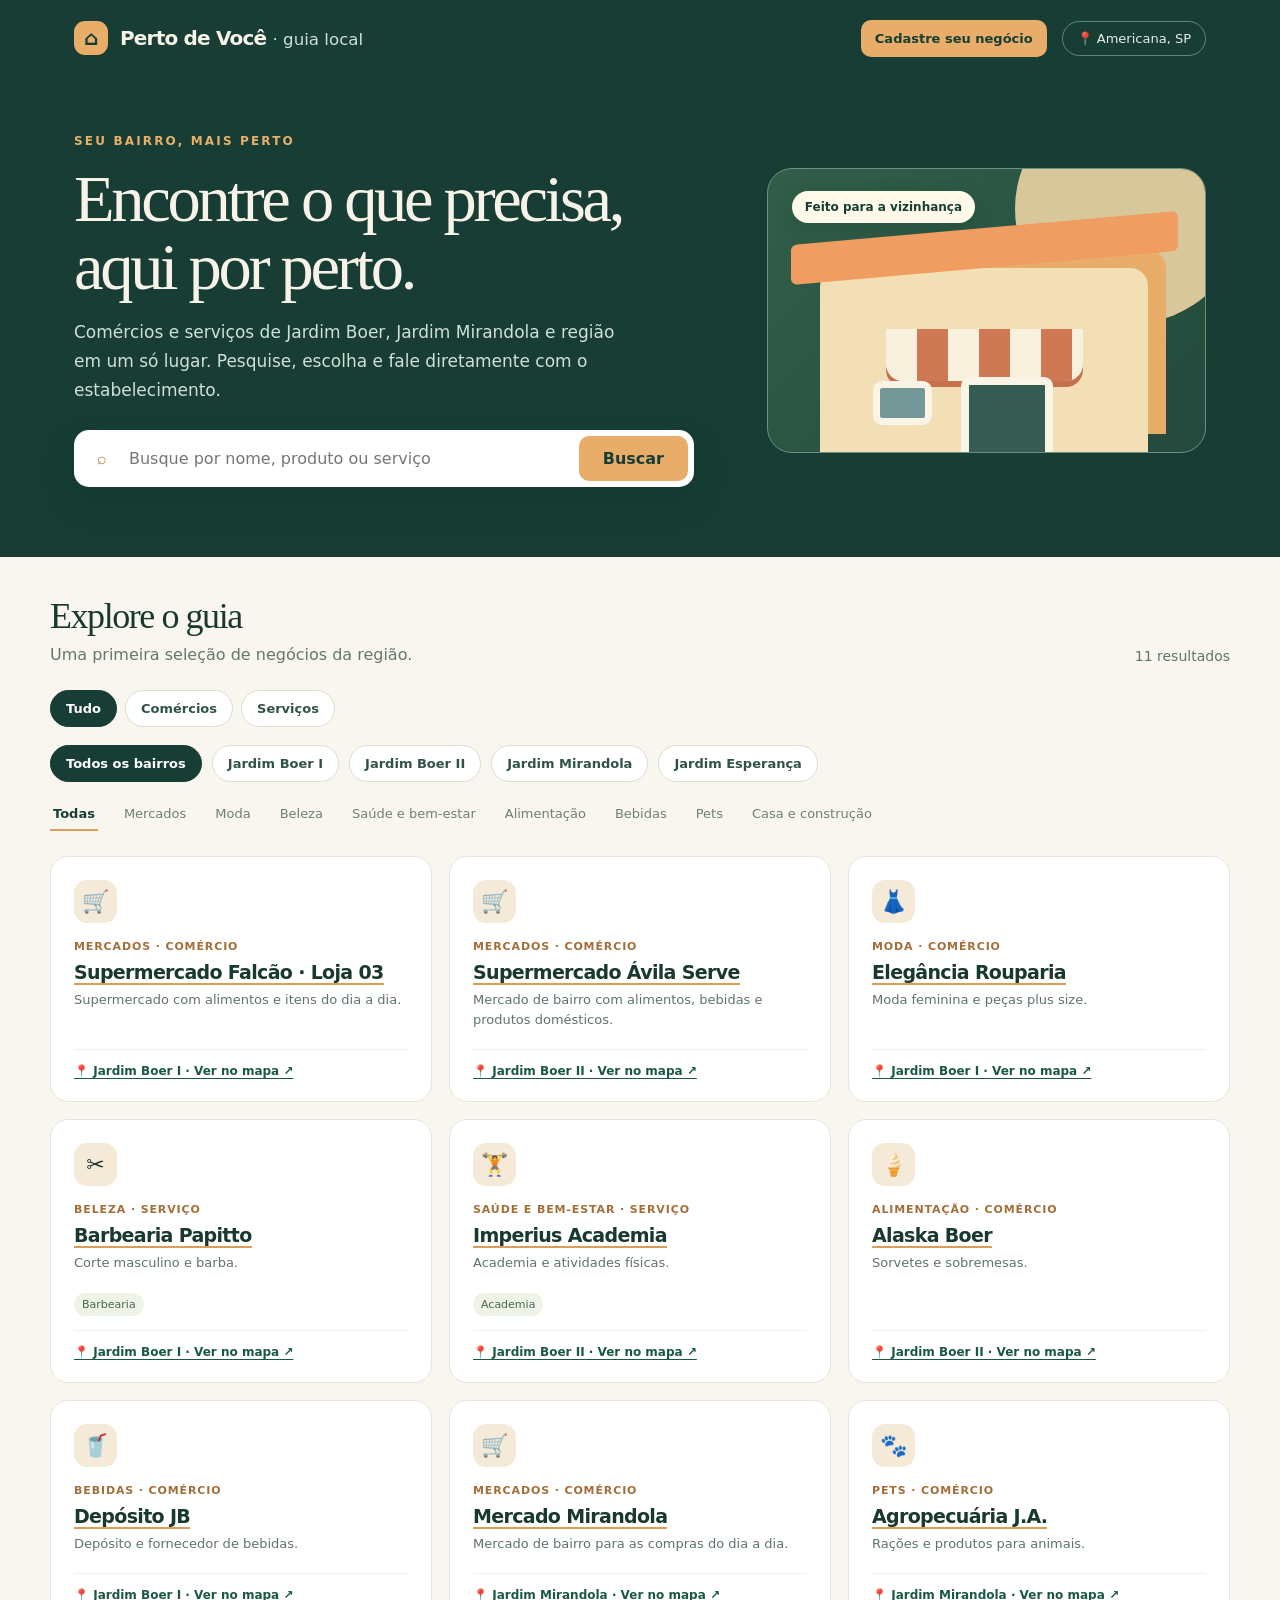
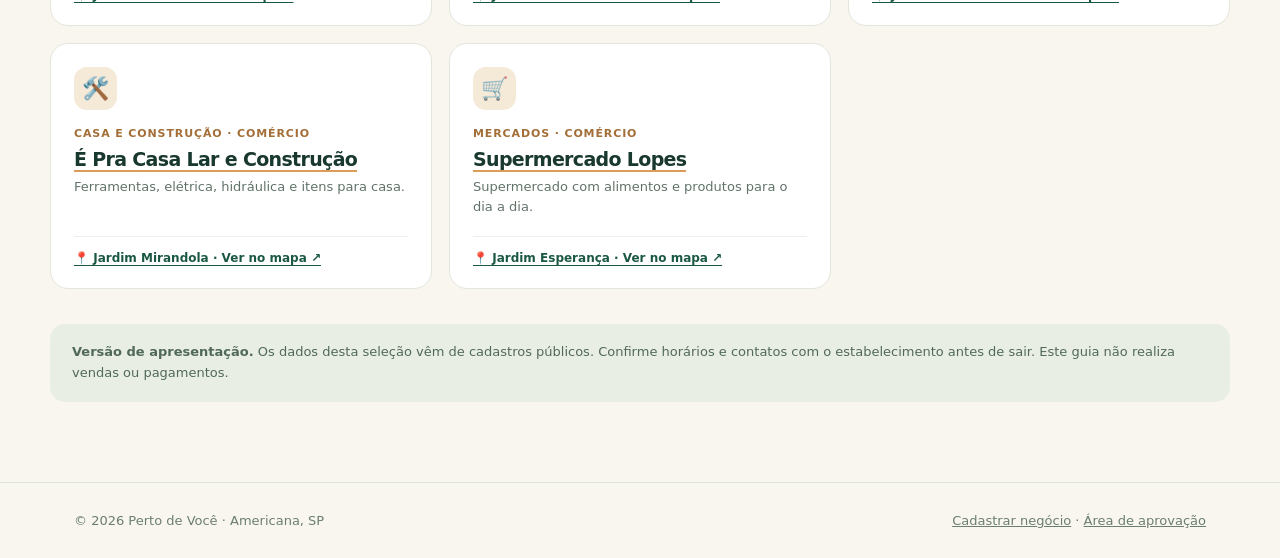
==== commit ba0bdd9c: "Add files via upload" ====
--- a/index.html
+++ b/index.html
@@ -7,35 +7,16 @@
   <meta name="description" content="Encontre comércios e serviços perto de você em Jardim Boer, Jardim Mirandola e bairros vizinhos de Americana.">
   <title>Perto de Você — Guia local de Americana</title>
   <link rel="icon" href="favicon.svg" type="image/svg+xml">
-  <style>
-    :root{font-family:Inter,ui-sans-serif,system-ui,-apple-system,BlinkMacSystemFont,"Segoe UI",sans-serif;color:#19382f;background:#f8f6ef}*{box-sizing:border-box}body{margin:0}button,input{font:inherit}button{cursor:pointer}a{color:inherit}.wrap{max-width:1180px;margin:auto;padding:0 24px}.top{background:#173d34;color:#f7f3e8}.nav{height:76px;display:flex;align-items:center;justify-content:space-between;gap:20px}.brand{display:flex;align-items:center;gap:12px;font-weight:800;font-size:20px;letter-spacing:-.04em}.mark{height:34px;width:34px;border-radius:11px;background:#e8ae69;color:#173d34;display:grid;place-items:center;font-size:20px}.nav small{font-weight:500;letter-spacing:0;color:#cfe0d8}.nav .location{border:1px solid #64877a;border-radius:99px;padding:9px 14px;color:#e3eee6;font-size:13px}.hero{padding:58px 0 70px;display:grid;grid-template-columns:1.2fr .8fr;gap:34px;align-items:center}.eyebrow{font-size:12px;text-transform:uppercase;letter-spacing:.18em;color:#e7af6a;font-weight:800}.hero h1{font-family:Georgia,serif;font-weight:500;font-size:clamp(42px,5.2vw,70px);letter-spacing:-.05em;line-height:1.02;margin:17px 0}.hero p{max-width:560px;color:#d0e0d6;line-height:1.7;font-size:17px;margin:0 0 26px}.search{background:white;border-radius:15px;padding:6px;display:flex;box-shadow:0 15px 35px #092c2233;max-width:620px}.search span{padding:13px 10px 13px 17px;color:#b47638}.search input{border:0;outline:0;min-width:0;flex:1;padding:12px;color:#19382f}.search button{background:#e8ae69;color:#173d34;border:0;border-radius:10px;padding:0 24px;font-weight:800}.hero-art{min-height:285px;border-radius:25px;position:relative;background:radial-gradient(circle at 80% 20%,#779e86 0 7%,transparent 8%),linear-gradient(135deg,#315e49,#234a3d);overflow:hidden;border:1px solid #6a927e}.hero-art:before{content:"";position:absolute;width:230px;height:230px;border-radius:50%;background:#d7c79b;right:-40px;top:-75px}.illustration{position:absolute;left:12%;bottom:0;width:75%;height:65%;background:#f2dfb5;border-radius:18px 18px 0 0;box-shadow:18px -18px 0 #e8ae69}.illustration:before{content:"";position:absolute;left:-9%;top:-22%;width:118%;height:40px;background:#ef9d60;border-radius:6px;transform:skewY(-5deg)}.awning{position:absolute;left:20%;top:33%;width:60%;height:52px;background:repeating-linear-gradient(90deg,#f7f0dc 0 31px,#cf7954 31px 62px);border-radius:0 0 17px 17px;box-shadow:0 6px 0 #c5714d}.door{position:absolute;bottom:0;left:43%;width:28%;height:41%;background:#365c54;border:8px solid #f9f4e6;border-bottom:0;border-radius:9px 9px 0 0}.window{position:absolute;bottom:15%;left:16%;width:18%;height:24%;background:#749898;border:7px solid #f9f4e6;border-radius:9px}.art-label{position:absolute;top:22px;left:24px;background:#fff9e9;color:#173d34;padding:9px 13px;border-radius:99px;font-size:12px;font-weight:800;box-shadow:0 6px 20px #12382a33}.main{padding:38px 0 80px}.section-head{display:flex;align-items:end;justify-content:space-between;gap:20px}.section-head h2{font-family:Georgia,serif;font-size:36px;font-weight:500;letter-spacing:-.04em;margin:0}.section-head p{color:#64786c;margin:8px 0 0}.count{color:#61756b;font-size:14px}.filters{display:flex;gap:10px;flex-wrap:wrap;margin:26px 0 16px}.filter{background:white;border:1px solid #d8dfd5;border-radius:100px;padding:10px 15px;color:#315347;font-size:13px;font-weight:700}.filter.active{background:#173d34;border-color:#173d34;color:white}.subfilters{display:flex;gap:8px;flex-wrap:wrap;margin-bottom:25px}.subfilters button{background:transparent;border:0;border-bottom:2px solid transparent;padding:8px 3px;color:#6e8074;font-size:13px;margin-right:15px}.subfilters button.active{color:#173d34;border-color:#dc9d59;font-weight:800}.grid{display:grid;grid-template-columns:repeat(3,1fr);gap:17px}.card{background:#fff;border:1px solid #e2e6dc;border-radius:18px;padding:23px;min-height:212px;display:flex;flex-direction:column;transition:transform .15s,box-shadow .15s}.card:hover{transform:translateY(-3px);box-shadow:0 12px 25px #19382f12}.icon{height:43px;width:43px;border-radius:13px;background:#f5e9d7;display:grid;place-items:center;font-size:22px;margin-bottom:17px}.tag{font-size:11px;letter-spacing:.08em;text-transform:uppercase;font-weight:800;color:#a36e38}.card h3{font-size:19px;letter-spacing:-.035em;margin:8px 0 7px}.card p{font-size:13px;line-height:1.5;color:#617369;margin:0 0 20px}.card .foot{margin-top:auto;display:flex;align-items:center;justify-content:space-between;border-top:1px solid #eef0e9;padding-top:14px;font-size:12px;color:#6e8074}.card h3 a{color:inherit;text-decoration:none;border-bottom:2px solid #dc9d59;transition:color .15s}.card h3 a:hover,.card h3 a:focus-visible{color:#a0672e}.card .foot a,.dialog .address a{color:#1a5844;text-decoration:underline;text-underline-offset:3px;font-weight:700}.empty{grid-column:1/-1;background:white;padding:55px 20px;border-radius:18px;text-align:center;color:#65796c}.note{background:#e9eee4;border-radius:15px;padding:18px 22px;margin-top:35px;color:#50695a;font-size:13px;line-height:1.6}.footer{border-top:1px solid #dce3d8;padding:30px 0;color:#6c7e71;font-size:13px}.footer .wrap{display:flex;justify-content:space-between;gap:20px}.dialog-backdrop{position:fixed;inset:0;background:#10281fbf;display:none;align-items:center;justify-content:center;padding:16px;z-index:3}.dialog-backdrop.open{display:flex}.dialog{background:#fff;width:min(530px,100%);border-radius:22px;padding:30px;max-height:90vh;overflow:auto;position:relative}.close{position:absolute;right:20px;top:17px;background:#f1f3ed;border:0;border-radius:50%;width:34px;height:34px;font-size:20px}.dialog h2{font-family:Georgia,serif;font-size:33px;font-weight:500;margin:8px 0}.dialog .address{color:#64756a;line-height:1.6}.detail{border-top:1px solid #e7ebe3;padding:15px 0}.detail b{display:block;font-size:12px;text-transform:uppercase;letter-spacing:.1em;color:#947044;margin-bottom:6px}.detail p{margin:0;line-height:1.6}.actions{display:flex;gap:10px;flex-wrap:wrap;margin-top:12px}.actions a{background:#173d34;color:#fff;text-decoration:none;padding:11px 15px;border-radius:10px;font-size:13px;font-weight:750}.actions a.secondary{background:#ecf1e8;color:#173d34}@media(max-width:850px){.hero{grid-template-columns:1fr}.hero-art{display:none}.grid{grid-template-columns:repeat(2,1fr)}}@media(max-width:600px){.wrap{padding:0 17px}.nav{height:68px}.nav small{display:none}.nav .location{font-size:11px}.hero{padding:45px 0 54px}.hero h1{font-size:45px}.search button{padding:0 14px}.section-head h2{font-size:30px}.grid{grid-template-columns:1fr}.footer .wrap{display:block}}
-  </style>
+  <link rel="stylesheet" href="styles.css">
 </head>
 <body>
-  <header class="top"><div class="wrap"><div class="nav"><div class="brand"><span class="mark">⌂</span><span>Perto de Você <small>· guia local</small></span></div><div class="location">📍 Americana, SP</div></div><div class="hero"><div><div class="eyebrow">Seu bairro, mais perto</div><h1>Encontre o que precisa, aqui por perto.</h1><p>Comércios e serviços de Jardim Boer, Jardim Mirandola e região em um só lugar. Pesquise, escolha e fale diretamente com o estabelecimento.</p><form class="search" id="searchForm"><span aria-hidden="true">⌕</span><input id="searchInput" type="search" placeholder="Busque por nome, produto ou serviço" aria-label="Busque por nome, produto ou serviço"><button type="submit">Buscar</button></form></div><div class="hero-art" aria-hidden="true"><div class="art-label">Feito para a vizinhança</div><div class="illustration"><div class="awning"></div><div class="window"></div><div class="door"></div></div></div></div></div></header>
-  <main class="wrap main" id="guia"><div class="section-head"><div><h2>Explore o guia</h2><p>Uma primeira seleção de negócios da região.</p></div><div class="count" id="count"></div></div><div class="filters" id="neighborhoods" aria-label="Filtrar por bairro"></div><div class="subfilters" id="categories" aria-label="Filtrar por categoria"></div><div class="grid" id="results"></div><div class="note"><strong>Versão de apresentação.</strong> Os dados desta seleção vêm de cadastros públicos. Confirme horários e contatos com o estabelecimento antes de sair. Este guia não realiza vendas ou pagamentos.</div></main>
-  <footer class="footer"><div class="wrap"><span>© 2026 Perto de Você · Americana, SP</span><span>Descubra e apoie os negócios da sua região.</span></div></footer>
+  <header class="top"><div class="wrap"><div class="nav"><div class="brand"><span class="mark">⌂</span><span>Perto de Você <small>· guia local</small></span></div><div class="nav-actions"><a class="nav-cta" href="cadastro.html">Cadastre seu negócio</a><div class="location">📍 Americana, SP</div></div></div><div class="hero"><div><div class="eyebrow">Seu bairro, mais perto</div><h1>Encontre o que precisa, aqui por perto.</h1><p>Comércios e serviços de Jardim Boer, Jardim Mirandola e região em um só lugar. Pesquise, escolha e fale diretamente com o estabelecimento.</p><form class="search" id="searchForm"><span aria-hidden="true">⌕</span><input id="searchInput" type="search" placeholder="Busque por nome, produto ou serviço" aria-label="Busque por nome, produto ou serviço"><button type="submit">Buscar</button></form></div><div class="hero-art" aria-hidden="true"><div class="art-label">Feito para a vizinhança</div><div class="illustration"><div class="awning"></div><div class="window"></div><div class="door"></div></div></div></div></div></header>
+  <main class="wrap main" id="guia"><div class="section-head"><div><h2>Explore o guia</h2><p>Uma primeira seleção de negócios da região.</p></div><div class="count" id="count"></div></div><div class="type-filters" id="types" aria-label="Filtrar por tipo"></div><div class="filters" id="neighborhoods" aria-label="Filtrar por bairro"></div><div class="subfilters" id="categories" aria-label="Filtrar por categoria"></div><label class="specialty-filter" id="specialtyFilter" hidden>Especialidade <select id="specialtySelect" aria-label="Filtrar por especialidade"></select></label><p id="loadMessage" class="muted" role="status"></p><div class="grid" id="results" aria-live="polite"></div><div class="note"><strong>Versão de apresentação.</strong> Os dados desta seleção vêm de cadastros públicos. Confirme horários e contatos com o estabelecimento antes de sair. Este guia não realiza vendas ou pagamentos.</div></main>
+  <footer class="footer"><div class="wrap"><span>© 2026 Perto de Você · Americana, SP</span><span><a href="cadastro.html">Cadastrar negócio</a> · <a href="admin.html">Área de aprovação</a></span></div></footer>
   <div class="dialog-backdrop" id="backdrop"><section class="dialog" role="dialog" aria-modal="true" aria-labelledby="dialogTitle"><button class="close" id="closeDialog" aria-label="Fechar">×</button><div class="icon" id="dialogIcon"></div><div class="tag" id="dialogTag"></div><h2 id="dialogTitle"></h2><p class="address" id="dialogAddress"></p><div class="detail"><b>O que você encontra</b><p id="dialogDescription"></p></div><div class="detail" id="hoursBlock"><b>Horário</b><p id="dialogHours"></p></div><div class="actions" id="dialogActions"></div></section></div>
-  <script>
-    const places=[
-      {name:'Supermercado Falcão · Loja 03',category:'Mercados',neighborhood:'Jardim Boer I',address:'Rua Entusiasmo, 260',description:'Supermercado com alimentos e itens do dia a dia.',icon:'🛒',source:'https://www.locaisdobrasil.com.br/encontre/mercados/jardim-boer-i/americana-sp'},
-      {name:'Supermercado Ávila Serve',category:'Mercados',neighborhood:'Jardim Boer II',address:'Rua Dignidade, 713',description:'Mercado de bairro com alimentos, bebidas e produtos domésticos.',icon:'🛒',source:'https://www.locaisdobrasil.com.br/encontre/mercados/americana-sp/aberto-na-terca-feira?fotos=sim'},
-      {name:'Elegância Rouparia',category:'Moda',neighborhood:'Jardim Boer I',address:'Rua Prosperidade, 633',description:'Moda feminina e peças plus size.',icon:'👗',source:'https://www.locaisdobrasil.com.br/encontre/loja-de-roupa/americana-sp/elegancia-rouparia-moda-feminina/648bea66b54cf96febfe08c6'},
-      {name:'Barbearia Papitto',category:'Beleza',neighborhood:'Jardim Boer I',address:'Avenida Unitika, 1145',description:'Corte masculino e barba.',icon:'✂️',source:'https://www.locaisdobrasil.com.br/encontre/barbearia/americana-sp/barbearia-papitto/6483c252bb2ecf216d54e6c3'},
-      {name:'Imperius Academia',category:'Saúde e bem-estar',neighborhood:'Jardim Boer II',address:'Rua Prosperidade, 581',description:'Academia e atividades físicas.',icon:'🏋️',source:'https://www.locaisdobrasil.com.br/encontre/academia/americana-sp/imperius-academia/64ac4453b6008a5d9c38c3cb'},
-      {name:'Alaska Boer',category:'Alimentação',neighborhood:'Jardim Boer II',address:'Rua Prosperidade, 896',description:'Sorvetes e sobremesas.',icon:'🍦',source:'https://www.locaisdobrasil.com.br/encontre/sorveterias/americana-sp/alaska-boer/66d9d69f70d3ea745b3c661a'},
-      {name:'Depósito JB',category:'Bebidas',neighborhood:'Jardim Boer I',address:'Rua Futuro, 29',description:'Depósito e fornecedor de bebidas.',icon:'🥤',source:'https://www.locaisdobrasil.com.br/encontre/fornecedor-de-bebidas/americana-sp/deposito-jb/653675104d5856f7348df6b6'},
-      {name:'Mercado Mirandola',category:'Mercados',neighborhood:'Jardim Mirandola',address:'Rua Ravena, 259',description:'Mercado de bairro para as compras do dia a dia.',icon:'🛒',source:'https://www.locaisdobrasil.com.br/encontre/mercados/jardim-mirandola/americana-sp'},
-      {name:'Agropecuária J.A.',category:'Pets',neighborhood:'Jardim Mirandola',address:'Rua Ravena, 100',description:'Rações e produtos para animais.',icon:'🐾',source:'https://www.locaisdobrasil.com.br/encontre/loja-de-racao/americana-sp'},
-      {name:'É Pra Casa Lar e Construção',category:'Casa e construção',neighborhood:'Jardim Mirandola',address:'Rua Ravena, 224',description:'Ferramentas, elétrica, hidráulica e itens para casa.',icon:'🛠️',source:'https://www.locaisdobrasil.com.br/encontre/loja-de-ferramentas/americana-sp/e-pra-casa-lar-e-construcao-ferramentas-parafusos-decoracao-em-americana/66d9d6e170d3ea745b3c6689'},
-      {name:'Supermercado Lopes',category:'Mercados',neighborhood:'Jardim Esperança',address:'Rua Romildo Bosqueiro, 564',description:'Supermercado com alimentos e produtos para o dia a dia.',icon:'🛒',source:'https://www.google.com/maps/place/Supermercado+Lopes+Americana/data=!4m2!3m1!1s0x94c897a185dbfa6b:0x299e0d44ebeb4d6e',phone:'19991355362',instagram:'https://www.instagram.com/supermercadolopes.oficial/',hours:'Segunda a sábado, 8h às 20h; domingo, 8h às 13h.'}
-    ];
-    const neighborhoods=['Todos','Jardim Boer I','Jardim Boer II','Jardim Mirandola','Jardim Esperança'];const categories=['Todas',...new Set(places.map(p=>p.category))];let neighborhood='Todos',category='Todas',query='';const byId=id=>document.getElementById(id);const escapeHTML=s=>String(s).replace(/[&<>"']/g,c=>({'&':'&amp;','<':'&lt;','>':'&gt;','"':'&quot;',"'":'&#39;'}[c]));
-    function renderFilters(){byId('neighborhoods').innerHTML=neighborhoods.map(n=>`<button class="filter ${n===neighborhood?'active':''}" type="button" data-neighborhood="${escapeHTML(n)}" aria-pressed="${n===neighborhood}">${n==='Todos'?'Todos os bairros':escapeHTML(n)}</button>`).join('');byId('categories').innerHTML=categories.map(c=>`<button class="${c===category?'active':''}" type="button" data-category="${escapeHTML(c)}" aria-pressed="${c===category}">${escapeHTML(c)}</button>`).join('')}
-    function mapUrl(p){return p.source.startsWith('https://www.google.com/maps/place/')?p.source:`https://www.google.com/maps/search/?api=1&query=${encodeURIComponent(`${p.name}, ${p.address}, ${p.neighborhood}, Americana, SP`)}`}
-    function render(){renderFilters();const q=query.normalize('NFD').replace(/[\u0300-\u036f]/g,'').toLowerCase();const filtered=places.filter(p=>(neighborhood==='Todos'||p.neighborhood===neighborhood)&&(category==='Todas'||p.category===category)&&[p.name,p.category,p.neighborhood,p.address,p.description].join(' ').normalize('NFD').replace(/[\u0300-\u036f]/g,'').toLowerCase().includes(q));byId('count').textContent=`${filtered.length} ${filtered.length===1?'local encontrado':'locais encontrados'}`;byId('results').innerHTML=filtered.length?filtered.map(p=>`<article class="card"><div class="icon" aria-hidden="true">${p.icon}</div><div class="tag">${escapeHTML(p.category)}</div><h3><a href="#detalhes" data-place="${places.indexOf(p)}" aria-label="Ver detalhes de ${escapeHTML(p.name)}">${escapeHTML(p.name)}</a></h3><p>${escapeHTML(p.description)}</p><div class="foot"><a href="${mapUrl(p)}" target="_blank" rel="noopener noreferrer" aria-label="Abrir ${escapeHTML(p.name)} no Google Maps">📍 ${escapeHTML(p.neighborhood)} · Ver no mapa ↗</a></div></article>`).join(''):'<div class="empty">Nenhum local encontrado. Tente outro termo ou ajuste os filtros.</div>'}
-    function openPlace(i){const p=places[i];if(!p)return;byId('dialogIcon').textContent=p.icon;byId('dialogTag').textContent=`${p.category} · ${p.neighborhood}`;byId('dialogTitle').textContent=p.name;byId('dialogAddress').innerHTML=`<a href="${mapUrl(p)}" target="_blank" rel="noopener noreferrer" aria-label="Abrir endereço de ${escapeHTML(p.name)} no Google Maps">📍 ${escapeHTML(p.address)} · ${escapeHTML(p.neighborhood)}, Americana - SP ↗</a>`;byId('dialogDescription').textContent=p.description;byId('hoursBlock').hidden=!p.hours;byId('dialogHours').textContent=p.hours||'';const links=[`<a href="${mapUrl(p)}" target="_blank" rel="noopener noreferrer">Abrir no Google Maps ↗</a>`];if(p.source!==mapUrl(p))links.push(`<a class="secondary" href="${p.source}" target="_blank" rel="noopener noreferrer">Ver fonte ↗</a>`);if(p.phone)links.push(`<a class="secondary" href="tel:+55${p.phone}">Ligar</a>`);if(p.instagram)links.push(`<a class="secondary" href="${p.instagram}" target="_blank" rel="noopener noreferrer">Instagram ↗</a>`);byId('dialogActions').innerHTML=links.join('');byId('backdrop').classList.add('open');byId('closeDialog').focus()}
-    byId('searchForm').addEventListener('submit',e=>{e.preventDefault();query=byId('searchInput').value.trim();render();byId('guia').scrollIntoView({behavior:'smooth'})});byId('searchInput').addEventListener('input',e=>{query=e.target.value.trim();render()});byId('neighborhoods').addEventListener('click',e=>{const b=e.target.closest('[data-neighborhood]');if(b){neighborhood=b.dataset.neighborhood;render()}});byId('categories').addEventListener('click',e=>{const b=e.target.closest('[data-category]');if(b){category=b.dataset.category;render()}});byId('results').addEventListener('click',e=>{const b=e.target.closest('[data-place]');if(b){e.preventDefault();openPlace(Number(b.dataset.place))}});function close(){byId('backdrop').classList.remove('open')}byId('closeDialog').addEventListener('click',close);byId('backdrop').addEventListener('click',e=>{if(e.target===byId('backdrop'))close()});document.addEventListener('keydown',e=>{if(e.key==='Escape')close()});render();
-  </script>
+  <script src="data.js"></script>
+  <script src="config.js"></script>
+  <script src="shared.js"></script>
+  <script src="app.js"></script>
 </body>
 </html>
--- a/styles.css
+++ b/styles.css
@@ -0,0 +1,4 @@
+:root{font-family:Inter,ui-sans-serif,system-ui,-apple-system,BlinkMacSystemFont,"Segoe UI",sans-serif;color:#19382f;background:#f8f6ef}*{box-sizing:border-box}body{margin:0}button,input{font:inherit}button{cursor:pointer}a{color:inherit}.wrap{max-width:1180px;margin:auto;padding:0 24px}.top{background:#173d34;color:#f7f3e8}.nav{height:76px;display:flex;align-items:center;justify-content:space-between;gap:20px}.brand{display:flex;align-items:center;gap:12px;font-weight:800;font-size:20px;letter-spacing:-.04em}.mark{height:34px;width:34px;border-radius:11px;background:#e8ae69;color:#173d34;display:grid;place-items:center;font-size:20px}.nav small{font-weight:500;letter-spacing:0;color:#cfe0d8}.nav .location{border:1px solid #64877a;border-radius:99px;padding:9px 14px;color:#e3eee6;font-size:13px}.hero{padding:58px 0 70px;display:grid;grid-template-columns:1.2fr .8fr;gap:34px;align-items:center}.eyebrow{font-size:12px;text-transform:uppercase;letter-spacing:.18em;color:#e7af6a;font-weight:800}.hero h1{font-family:Georgia,serif;font-weight:500;font-size:clamp(42px,5.2vw,70px);letter-spacing:-.05em;line-height:1.02;margin:17px 0}.hero p{max-width:560px;color:#d0e0d6;line-height:1.7;font-size:17px;margin:0 0 26px}.search{background:white;border-radius:15px;padding:6px;display:flex;box-shadow:0 15px 35px #092c2233;max-width:620px}.search span{padding:13px 10px 13px 17px;color:#b47638}.search input{border:0;outline:0;min-width:0;flex:1;padding:12px;color:#19382f}.search button{background:#e8ae69;color:#173d34;border:0;border-radius:10px;padding:0 24px;font-weight:800}.hero-art{min-height:285px;border-radius:25px;position:relative;background:radial-gradient(circle at 80% 20%,#779e86 0 7%,transparent 8%),linear-gradient(135deg,#315e49,#234a3d);overflow:hidden;border:1px solid #6a927e}.hero-art:before{content:"";position:absolute;width:230px;height:230px;border-radius:50%;background:#d7c79b;right:-40px;top:-75px}.illustration{position:absolute;left:12%;bottom:0;width:75%;height:65%;background:#f2dfb5;border-radius:18px 18px 0 0;box-shadow:18px -18px 0 #e8ae69}.illustration:before{content:"";position:absolute;left:-9%;top:-22%;width:118%;height:40px;background:#ef9d60;border-radius:6px;transform:skewY(-5deg)}.awning{position:absolute;left:20%;top:33%;width:60%;height:52px;background:repeating-linear-gradient(90deg,#f7f0dc 0 31px,#cf7954 31px 62px);border-radius:0 0 17px 17px;box-shadow:0 6px 0 #c5714d}.door{position:absolute;bottom:0;left:43%;width:28%;height:41%;background:#365c54;border:8px solid #f9f4e6;border-bottom:0;border-radius:9px 9px 0 0}.window{position:absolute;bottom:15%;left:16%;width:18%;height:24%;background:#749898;border:7px solid #f9f4e6;border-radius:9px}.art-label{position:absolute;top:22px;left:24px;background:#fff9e9;color:#173d34;padding:9px 13px;border-radius:99px;font-size:12px;font-weight:800;box-shadow:0 6px 20px #12382a33}.main{padding:38px 0 80px}.section-head{display:flex;align-items:end;justify-content:space-between;gap:20px}.section-head h2{font-family:Georgia,serif;font-size:36px;font-weight:500;letter-spacing:-.04em;margin:0}.section-head p{color:#64786c;margin:8px 0 0}.count{color:#61756b;font-size:14px}.filters{display:flex;gap:10px;flex-wrap:wrap;margin:26px 0 16px}.filter{background:white;border:1px solid #d8dfd5;border-radius:100px;padding:10px 15px;color:#315347;font-size:13px;font-weight:700}.filter.active{background:#173d34;border-color:#173d34;color:white}.subfilters{display:flex;gap:8px;flex-wrap:wrap;margin-bottom:25px}.subfilters button{background:transparent;border:0;border-bottom:2px solid transparent;padding:8px 3px;color:#6e8074;font-size:13px;margin-right:15px}.subfilters button.active{color:#173d34;border-color:#dc9d59;font-weight:800}.grid{display:grid;grid-template-columns:repeat(3,1fr);gap:17px}.card{background:#fff;border:1px solid #e2e6dc;border-radius:18px;padding:23px;min-height:212px;display:flex;flex-direction:column;transition:transform .15s,box-shadow .15s}.card:hover{transform:translateY(-3px);box-shadow:0 12px 25px #19382f12}.icon{height:43px;width:43px;border-radius:13px;background:#f5e9d7;display:grid;place-items:center;font-size:22px;margin-bottom:17px}.tag{font-size:11px;letter-spacing:.08em;text-transform:uppercase;font-weight:800;color:#a36e38}.card h3{font-size:19px;letter-spacing:-.035em;margin:8px 0 7px}.card p{font-size:13px;line-height:1.5;color:#617369;margin:0 0 20px}.card .foot{margin-top:auto;display:flex;align-items:center;justify-content:space-between;border-top:1px solid #eef0e9;padding-top:14px;font-size:12px;color:#6e8074}.card h3 a{color:inherit;text-decoration:none;border-bottom:2px solid #dc9d59;transition:color .15s}.card h3 a:hover,.card h3 a:focus-visible{color:#a0672e}.card .foot a,.dialog .address a{color:#1a5844;text-decoration:underline;text-underline-offset:3px;font-weight:700}.empty{grid-column:1/-1;background:white;padding:55px 20px;border-radius:18px;text-align:center;color:#65796c}.note{background:#e9eee4;border-radius:15px;padding:18px 22px;margin-top:35px;color:#50695a;font-size:13px;line-height:1.6}.footer{border-top:1px solid #dce3d8;padding:30px 0;color:#6c7e71;font-size:13px}.footer .wrap{display:flex;justify-content:space-between;gap:20px}.dialog-backdrop{position:fixed;inset:0;background:#10281fbf;display:none;align-items:center;justify-content:center;padding:16px;z-index:3}.dialog-backdrop.open{display:flex}.dialog{background:#fff;width:min(530px,100%);border-radius:22px;padding:30px;max-height:90vh;overflow:auto;position:relative}.close{position:absolute;right:20px;top:17px;background:#f1f3ed;border:0;border-radius:50%;width:34px;height:34px;font-size:20px}.dialog h2{font-family:Georgia,serif;font-size:33px;font-weight:500;margin:8px 0}.dialog .address{color:#64756a;line-height:1.6}.detail{border-top:1px solid #e7ebe3;padding:15px 0}.detail b{display:block;font-size:12px;text-transform:uppercase;letter-spacing:.1em;color:#947044;margin-bottom:6px}.detail p{margin:0;line-height:1.6}.actions{display:flex;gap:10px;flex-wrap:wrap;margin-top:12px}.actions a{background:#173d34;color:#fff;text-decoration:none;padding:11px 15px;border-radius:10px;font-size:13px;font-weight:750}.actions a.secondary{background:#ecf1e8;color:#173d34}@media(max-width:850px){.hero{grid-template-columns:1fr}.hero-art{display:none}.grid{grid-template-columns:repeat(2,1fr)}}@media(max-width:600px){.wrap{padding:0 17px}.nav{height:68px}.nav small{display:none}.nav .location{font-size:11px}.hero{padding:45px 0 54px}.hero h1{font-size:45px}.search button{padding:0 14px}.section-head h2{font-size:30px}.grid{grid-template-columns:1fr}.footer .wrap{display:block}}
+/* Cadastro, aprovação e navegação por serviços. */
+[hidden]{display:none!important}.nav-actions{display:flex;align-items:center;gap:15px}.nav-cta{color:#173d34;background:#e8ae69;border-radius:10px;padding:11px 14px;text-decoration:none;font-size:13px;font-weight:750}.brand-link{text-decoration:none}.type-filters{display:flex;gap:8px;margin-top:26px}.type-filters+.filters{margin-top:18px}.specialty-filter{display:flex;align-items:center;gap:12px;margin:0 0 24px;font-size:14px;font-weight:700}.specialty-filter select{border:1px solid #cbd7c9;padding:10px 13px;border-radius:10px;background:white;color:#19382f}.specialty-tags{display:flex;gap:5px;flex-wrap:wrap;margin-bottom:14px}.specialty-tags span{background:#eef3e8;color:#49664f;font-size:11px;padding:5px 8px;border-radius:20px}.muted{color:#677b6c;font-size:13px;line-height:1.6}.form-page{max-width:850px;padding-top:48px;padding-bottom:64px}.form-page h1{font:500 clamp(32px,4vw,46px)/1.12 Georgia,serif;letter-spacing:-.04em;margin:12px 0}.intro{color:#607668;line-height:1.6}.notice{background:#f4e7d3;color:#70522c;border:1px solid #ead4b2;padding:16px 20px;border-radius:12px;font-size:14px;line-height:1.6}.form-panel{background:white;border:1px solid #dfe6db;border-radius:18px;padding:28px;margin:24px 0}.form-panel h2{font-size:25px;margin:10px 0 16px}.form-panel>label,.form-grid>label{display:flex;flex-direction:column;gap:7px;margin-bottom:20px;font-size:14px;font-weight:650}.form-grid{display:grid;grid-template-columns:1fr 1fr;gap:18px}.form-panel input:not([type=checkbox]),.form-panel select,.form-panel textarea{width:100%;border:1px solid #cbd6c8;border-radius:9px;padding:12px;font:inherit;background:#fff;color:#19382f}.form-panel input:focus,.form-panel select:focus,.form-panel textarea:focus{outline:2px solid #c49455;outline-offset:2px}.form-panel fieldset{border:1px solid #dfe6db;border-radius:12px;margin:0 0 20px;padding:18px}.form-panel legend{font-size:14px;font-weight:700;padding:0 5px}.check-grid{display:grid;grid-template-columns:1fr 1fr;gap:12px}.form-panel .check-line{display:flex;flex-direction:row;align-items:flex-start;gap:9px;font-weight:450;line-height:1.5;font-size:14px}.check-line input{margin:4px 0 0;min-width:18px;min-height:18px;accent-color:#173d34}.optional{color:#758475;font-weight:400}.required{color:#a5672f}.form-actions{display:flex;gap:10px;flex-wrap:wrap;margin-top:24px}.primary,.secondary-button{font:inherit;font-size:14px;font-weight:750;border:0;border-radius:10px;padding:13px 20px;background:#173d34;color:white}.secondary-button{background:#e8eee3;color:#173d34}button:disabled{opacity:.5;cursor:not-allowed}.form-message{line-height:1.6;color:#285e43}.form-message.error{color:#9c382d}.honey{position:absolute!important;left:-10000px!important;width:1px;height:1px;overflow:hidden}.preview-panel{border:2px solid #bcceae}.preview-panel p{overflow-wrap:anywhere}.card .foot a{position:relative;z-index:1}.card:focus-within{outline:2px solid #be965e;outline-offset:3px}@media(max-width:850px),(pointer:coarse){.card{cursor:pointer;-webkit-tap-highlight-color:#d5e5d5}.card:active{background:#f3f7ee}.card:hover{transform:none}}@media(max-width:600px){.nav-actions .location{display:none}.nav-cta{padding:10px;font-size:12px}.form-page{padding-top:32px}.form-grid{grid-template-columns:1fr;gap:0}.form-panel{padding:20px}.check-grid{grid-template-columns:1fr}.specialty-filter{align-items:flex-start;flex-direction:column;gap:7px}.specialty-filter select{width:100%}.form-actions{flex-direction:column}.primary,.secondary-button{min-height:46px}.card .foot a{min-height:44px;display:flex;align-items:center}.form-page .nav{gap:10px}}
+@media(max-width:600px){.footer .wrap{display:flex;flex-direction:column;gap:10px}}
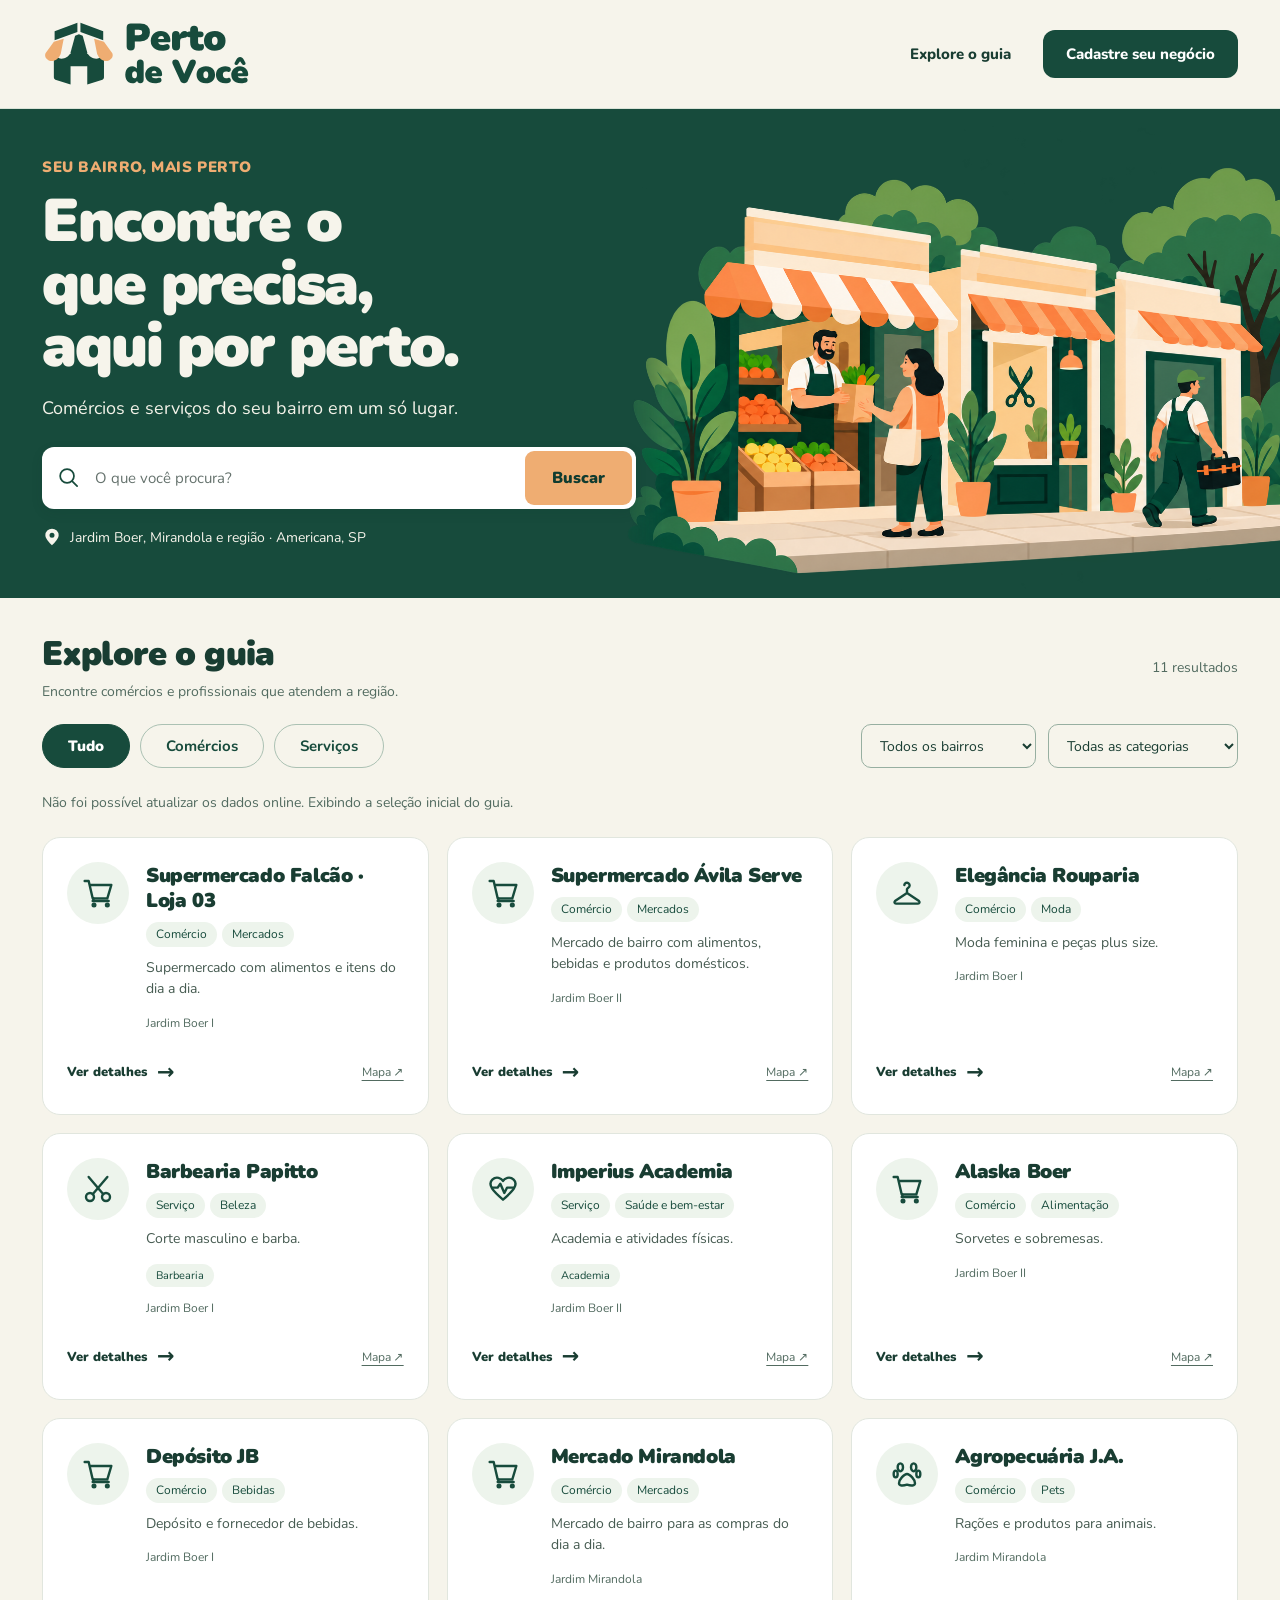
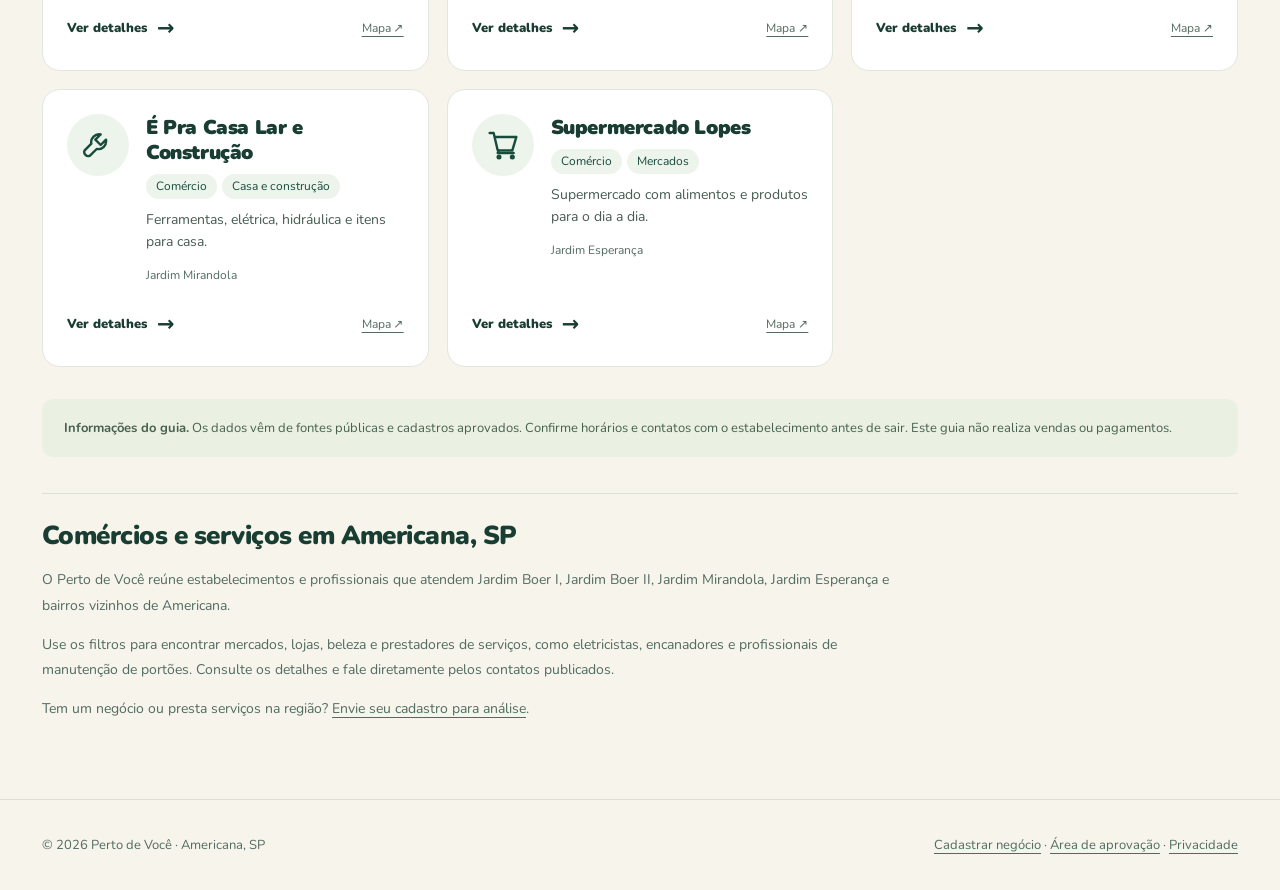
==== commit 8feaffc5: "Add files via upload" ====
--- a/index.html
+++ b/index.html
@@ -3,20 +3,30 @@
 <head>
   <meta charset="utf-8">
   <meta name="viewport" content="width=device-width,initial-scale=1">
-  <meta name="theme-color" content="#173d34">
+  <meta name="theme-color" content="#174b3c">
   <meta name="description" content="Encontre comércios e serviços perto de você em Jardim Boer, Jardim Mirandola e bairros vizinhos de Americana.">
-  <title>Perto de Você — Guia local de Americana</title>
+  <title>Comércios e serviços em Americana | Perto de Você</title>
+  <link rel="canonical" href="https://brunofazardolima.github.io/perto-de-voce/">
+  <meta property="og:type" content="website">
+  <meta property="og:locale" content="pt_BR">
+  <meta property="og:site_name" content="Perto de Você">
+  <meta property="og:title" content="Comércios e serviços em Americana | Perto de Você">
+  <meta property="og:description" content="Encontre mercados, lojas e prestadores de serviços em Jardim Boer, Jardim Mirandola e região de Americana, SP.">
+  <meta property="og:url" content="https://brunofazardolima.github.io/perto-de-voce/">
+  <script type="application/ld+json">{"@context":"https://schema.org","@type":"WebSite","name":"Perto de Você","url":"https://brunofazardolima.github.io/perto-de-voce/","inLanguage":"pt-BR","description":"Guia de comércios e serviços em Jardim Boer, Jardim Mirandola e região de Americana, SP."}</script>
   <link rel="icon" href="favicon.svg" type="image/svg+xml">
-  <link rel="stylesheet" href="styles.css">
-</head>
+  <link rel="stylesheet" href="styles.css?v=20261019-identidade1">
+<link rel="preload" href="assets/fonts/nunito-variable.woff2" as="font" type="font/woff2" crossorigin></head>
 <body>
-  <header class="top"><div class="wrap"><div class="nav"><div class="brand"><span class="mark">⌂</span><span>Perto de Você <small>· guia local</small></span></div><div class="nav-actions"><a class="nav-cta" href="cadastro.html">Cadastre seu negócio</a><div class="location">📍 Americana, SP</div></div></div><div class="hero"><div><div class="eyebrow">Seu bairro, mais perto</div><h1>Encontre o que precisa, aqui por perto.</h1><p>Comércios e serviços de Jardim Boer, Jardim Mirandola e região em um só lugar. Pesquise, escolha e fale diretamente com o estabelecimento.</p><form class="search" id="searchForm"><span aria-hidden="true">⌕</span><input id="searchInput" type="search" placeholder="Busque por nome, produto ou serviço" aria-label="Busque por nome, produto ou serviço"><button type="submit">Buscar</button></form></div><div class="hero-art" aria-hidden="true"><div class="art-label">Feito para a vizinhança</div><div class="illustration"><div class="awning"></div><div class="window"></div><div class="door"></div></div></div></div></div></header>
-  <main class="wrap main" id="guia"><div class="section-head"><div><h2>Explore o guia</h2><p>Uma primeira seleção de negócios da região.</p></div><div class="count" id="count"></div></div><div class="type-filters" id="types" aria-label="Filtrar por tipo"></div><div class="filters" id="neighborhoods" aria-label="Filtrar por bairro"></div><div class="subfilters" id="categories" aria-label="Filtrar por categoria"></div><label class="specialty-filter" id="specialtyFilter" hidden>Especialidade <select id="specialtySelect" aria-label="Filtrar por especialidade"></select></label><p id="loadMessage" class="muted" role="status"></p><div class="grid" id="results" aria-live="polite"></div><div class="note"><strong>Versão de apresentação.</strong> Os dados desta seleção vêm de cadastros públicos. Confirme horários e contatos com o estabelecimento antes de sair. Este guia não realiza vendas ou pagamentos.</div></main>
-  <footer class="footer"><div class="wrap"><span>© 2026 Perto de Você · Americana, SP</span><span><a href="cadastro.html">Cadastrar negócio</a> · <a href="admin.html">Área de aprovação</a></span></div></footer>
+<a class="skip-link" href="#guia">Ir para o guia</a>
+  <header class="top"><div class="wrap nav"><a class="brand" href="index.html" aria-label="Perto de Você — página inicial"><img src="assets/logo.svg" width="300" height="100" alt="Perto de Você"></a><nav class="nav-actions" aria-label="Navegação principal"><a class="nav-explore" href="#guia">Explore o guia</a><a class="nav-cta" href="cadastro.html"><span class="desktop-label">Cadastre seu negócio</span><span class="mobile-label">Cadastrar</span></a></nav></div></header>
+  <section class="hero-surface" aria-labelledby="heroTitle"><div class="wrap hero"><div class="hero-copy"><div class="eyebrow">Seu bairro, mais perto</div><h1 id="heroTitle">Encontre o que precisa, aqui por perto.</h1><p>Comércios e serviços do seu bairro em um só lugar.</p><form class="search" id="searchForm" role="search"><span class="search-icon"><svg viewBox="0 0 24 24" fill="none" stroke="currentColor" stroke-width="1.8" stroke-linecap="round" aria-hidden="true"><circle cx="10.5" cy="10.5" r="7.2"/><path d="m16 16 5 5"/></svg></span><input id="searchInput" type="search" placeholder="O que você procura?" aria-label="Busque por nome, produto ou serviço"><button type="submit">Buscar</button></form><p class="location"><svg viewBox="0 0 24 24" fill="currentColor" aria-hidden="true"><path d="M12 2a8 8 0 0 0-8 8c0 5 8 12 8 12s8-7 8-12a8 8 0 0 0-8-8m0 11a3 3 0 1 1 0-6 3 3 0 0 1 0 6"/></svg><span>Jardim Boer, Mirandola e região · Americana, SP</span></p></div><div class="hero-art" aria-hidden="true"><img src="assets/comercio-de-bairro.png" width="1536" height="1024" alt="" fetchpriority="high" decoding="async"></div></div></section>
+  <main class="wrap main" id="guia"><div class="section-head"><div><h2>Explore o guia</h2><p>Encontre comércios e profissionais que atendem a região.</p></div><div class="count" id="count"></div></div><div class="guide-toolbar"><div class="type-filters" id="types" aria-label="Filtrar por tipo"></div><div class="select-filters"><label><span class="sr-only">Filtrar por bairro</span><select id="neighborhoodSelect" aria-label="Filtrar por bairro"><option>Todos os bairros</option></select></label><label><span class="sr-only">Filtrar por categoria</span><select id="categorySelect" aria-label="Filtrar por categoria"><option>Todas as categorias</option></select></label></div></div><label class="specialty-filter" id="specialtyFilter" hidden>Especialidade <select id="specialtySelect" aria-label="Filtrar por especialidade"></select></label><p id="loadMessage" class="muted" role="status"></p><div class="grid" id="results" aria-live="polite"></div><div class="note"><strong>Informações do guia.</strong> Os dados vêm de fontes públicas e cadastros aprovados. Confirme horários e contatos com o estabelecimento antes de sair. Este guia não realiza vendas ou pagamentos.</div><section class="guide-about" aria-labelledby="aboutTitle"><h2 id="aboutTitle">Comércios e serviços em Americana, SP</h2><p>O Perto de Você reúne estabelecimentos e profissionais que atendem Jardim Boer I, Jardim Boer II, Jardim Mirandola, Jardim Esperança e bairros vizinhos de Americana.</p><p>Use os filtros para encontrar mercados, lojas, beleza e prestadores de serviços, como eletricistas, encanadores e profissionais de manutenção de portões. Consulte os detalhes e fale diretamente pelos contatos publicados.</p><p>Tem um negócio ou presta serviços na região? <a href="cadastro.html">Envie seu cadastro para análise</a>.</p></section></main>
+  <footer class="footer"><div class="wrap"><span>© 2026 Perto de Você · Americana, SP</span><span><a href="cadastro.html">Cadastrar negócio</a> · <a href="admin.html">Área de aprovação</a> · <a href="privacidade.html">Privacidade</a><button class="footer-link-button" type="button" data-statistics-preferences hidden><span aria-hidden="true"> · </span>Estatísticas</button></span></div></footer>
   <div class="dialog-backdrop" id="backdrop"><section class="dialog" role="dialog" aria-modal="true" aria-labelledby="dialogTitle"><button class="close" id="closeDialog" aria-label="Fechar">×</button><div class="icon" id="dialogIcon"></div><div class="tag" id="dialogTag"></div><h2 id="dialogTitle"></h2><p class="address" id="dialogAddress"></p><div class="detail"><b>O que você encontra</b><p id="dialogDescription"></p></div><div class="detail" id="hoursBlock"><b>Horário</b><p id="dialogHours"></p></div><div class="actions" id="dialogActions"></div></section></div>
-  <script src="data.js"></script>
-  <script src="config.js"></script>
-  <script src="shared.js"></script>
-  <script src="app.js"></script>
+  <script src="data.js?v=20261019-identidade1"></script>
+  <script src="analytics-config.js?v=20261019-identidade1"></script><script src="analytics.js?v=20261019-identidade1"></script><script src="config.js?v=20261019-identidade1"></script>
+  <script src="shared.js?v=20261019-identidade1"></script>
+  <script src="app.js?v=20261019-identidade1"></script>
 </body>
 </html>
--- a/styles.css
+++ b/styles.css
@@ -1,4 +1,54 @@
-:root{font-family:Inter,ui-sans-serif,system-ui,-apple-system,BlinkMacSystemFont,"Segoe UI",sans-serif;color:#19382f;background:#f8f6ef}*{box-sizing:border-box}body{margin:0}button,input{font:inherit}button{cursor:pointer}a{color:inherit}.wrap{max-width:1180px;margin:auto;padding:0 24px}.top{background:#173d34;color:#f7f3e8}.nav{height:76px;display:flex;align-items:center;justify-content:space-between;gap:20px}.brand{display:flex;align-items:center;gap:12px;font-weight:800;font-size:20px;letter-spacing:-.04em}.mark{height:34px;width:34px;border-radius:11px;background:#e8ae69;color:#173d34;display:grid;place-items:center;font-size:20px}.nav small{font-weight:500;letter-spacing:0;color:#cfe0d8}.nav .location{border:1px solid #64877a;border-radius:99px;padding:9px 14px;color:#e3eee6;font-size:13px}.hero{padding:58px 0 70px;display:grid;grid-template-columns:1.2fr .8fr;gap:34px;align-items:center}.eyebrow{font-size:12px;text-transform:uppercase;letter-spacing:.18em;color:#e7af6a;font-weight:800}.hero h1{font-family:Georgia,serif;font-weight:500;font-size:clamp(42px,5.2vw,70px);letter-spacing:-.05em;line-height:1.02;margin:17px 0}.hero p{max-width:560px;color:#d0e0d6;line-height:1.7;font-size:17px;margin:0 0 26px}.search{background:white;border-radius:15px;padding:6px;display:flex;box-shadow:0 15px 35px #092c2233;max-width:620px}.search span{padding:13px 10px 13px 17px;color:#b47638}.search input{border:0;outline:0;min-width:0;flex:1;padding:12px;color:#19382f}.search button{background:#e8ae69;color:#173d34;border:0;border-radius:10px;padding:0 24px;font-weight:800}.hero-art{min-height:285px;border-radius:25px;position:relative;background:radial-gradient(circle at 80% 20%,#779e86 0 7%,transparent 8%),linear-gradient(135deg,#315e49,#234a3d);overflow:hidden;border:1px solid #6a927e}.hero-art:before{content:"";position:absolute;width:230px;height:230px;border-radius:50%;background:#d7c79b;right:-40px;top:-75px}.illustration{position:absolute;left:12%;bottom:0;width:75%;height:65%;background:#f2dfb5;border-radius:18px 18px 0 0;box-shadow:18px -18px 0 #e8ae69}.illustration:before{content:"";position:absolute;left:-9%;top:-22%;width:118%;height:40px;background:#ef9d60;border-radius:6px;transform:skewY(-5deg)}.awning{position:absolute;left:20%;top:33%;width:60%;height:52px;background:repeating-linear-gradient(90deg,#f7f0dc 0 31px,#cf7954 31px 62px);border-radius:0 0 17px 17px;box-shadow:0 6px 0 #c5714d}.door{position:absolute;bottom:0;left:43%;width:28%;height:41%;background:#365c54;border:8px solid #f9f4e6;border-bottom:0;border-radius:9px 9px 0 0}.window{position:absolute;bottom:15%;left:16%;width:18%;height:24%;background:#749898;border:7px solid #f9f4e6;border-radius:9px}.art-label{position:absolute;top:22px;left:24px;background:#fff9e9;color:#173d34;padding:9px 13px;border-radius:99px;font-size:12px;font-weight:800;box-shadow:0 6px 20px #12382a33}.main{padding:38px 0 80px}.section-head{display:flex;align-items:end;justify-content:space-between;gap:20px}.section-head h2{font-family:Georgia,serif;font-size:36px;font-weight:500;letter-spacing:-.04em;margin:0}.section-head p{color:#64786c;margin:8px 0 0}.count{color:#61756b;font-size:14px}.filters{display:flex;gap:10px;flex-wrap:wrap;margin:26px 0 16px}.filter{background:white;border:1px solid #d8dfd5;border-radius:100px;padding:10px 15px;color:#315347;font-size:13px;font-weight:700}.filter.active{background:#173d34;border-color:#173d34;color:white}.subfilters{display:flex;gap:8px;flex-wrap:wrap;margin-bottom:25px}.subfilters button{background:transparent;border:0;border-bottom:2px solid transparent;padding:8px 3px;color:#6e8074;font-size:13px;margin-right:15px}.subfilters button.active{color:#173d34;border-color:#dc9d59;font-weight:800}.grid{display:grid;grid-template-columns:repeat(3,1fr);gap:17px}.card{background:#fff;border:1px solid #e2e6dc;border-radius:18px;padding:23px;min-height:212px;display:flex;flex-direction:column;transition:transform .15s,box-shadow .15s}.card:hover{transform:translateY(-3px);box-shadow:0 12px 25px #19382f12}.icon{height:43px;width:43px;border-radius:13px;background:#f5e9d7;display:grid;place-items:center;font-size:22px;margin-bottom:17px}.tag{font-size:11px;letter-spacing:.08em;text-transform:uppercase;font-weight:800;color:#a36e38}.card h3{font-size:19px;letter-spacing:-.035em;margin:8px 0 7px}.card p{font-size:13px;line-height:1.5;color:#617369;margin:0 0 20px}.card .foot{margin-top:auto;display:flex;align-items:center;justify-content:space-between;border-top:1px solid #eef0e9;padding-top:14px;font-size:12px;color:#6e8074}.card h3 a{color:inherit;text-decoration:none;border-bottom:2px solid #dc9d59;transition:color .15s}.card h3 a:hover,.card h3 a:focus-visible{color:#a0672e}.card .foot a,.dialog .address a{color:#1a5844;text-decoration:underline;text-underline-offset:3px;font-weight:700}.empty{grid-column:1/-1;background:white;padding:55px 20px;border-radius:18px;text-align:center;color:#65796c}.note{background:#e9eee4;border-radius:15px;padding:18px 22px;margin-top:35px;color:#50695a;font-size:13px;line-height:1.6}.footer{border-top:1px solid #dce3d8;padding:30px 0;color:#6c7e71;font-size:13px}.footer .wrap{display:flex;justify-content:space-between;gap:20px}.dialog-backdrop{position:fixed;inset:0;background:#10281fbf;display:none;align-items:center;justify-content:center;padding:16px;z-index:3}.dialog-backdrop.open{display:flex}.dialog{background:#fff;width:min(530px,100%);border-radius:22px;padding:30px;max-height:90vh;overflow:auto;position:relative}.close{position:absolute;right:20px;top:17px;background:#f1f3ed;border:0;border-radius:50%;width:34px;height:34px;font-size:20px}.dialog h2{font-family:Georgia,serif;font-size:33px;font-weight:500;margin:8px 0}.dialog .address{color:#64756a;line-height:1.6}.detail{border-top:1px solid #e7ebe3;padding:15px 0}.detail b{display:block;font-size:12px;text-transform:uppercase;letter-spacing:.1em;color:#947044;margin-bottom:6px}.detail p{margin:0;line-height:1.6}.actions{display:flex;gap:10px;flex-wrap:wrap;margin-top:12px}.actions a{background:#173d34;color:#fff;text-decoration:none;padding:11px 15px;border-radius:10px;font-size:13px;font-weight:750}.actions a.secondary{background:#ecf1e8;color:#173d34}@media(max-width:850px){.hero{grid-template-columns:1fr}.hero-art{display:none}.grid{grid-template-columns:repeat(2,1fr)}}@media(max-width:600px){.wrap{padding:0 17px}.nav{height:68px}.nav small{display:none}.nav .location{font-size:11px}.hero{padding:45px 0 54px}.hero h1{font-size:45px}.search button{padding:0 14px}.section-head h2{font-size:30px}.grid{grid-template-columns:1fr}.footer .wrap{display:block}}
-/* Cadastro, aprovação e navegação por serviços. */
-[hidden]{display:none!important}.nav-actions{display:flex;align-items:center;gap:15px}.nav-cta{color:#173d34;background:#e8ae69;border-radius:10px;padding:11px 14px;text-decoration:none;font-size:13px;font-weight:750}.brand-link{text-decoration:none}.type-filters{display:flex;gap:8px;margin-top:26px}.type-filters+.filters{margin-top:18px}.specialty-filter{display:flex;align-items:center;gap:12px;margin:0 0 24px;font-size:14px;font-weight:700}.specialty-filter select{border:1px solid #cbd7c9;padding:10px 13px;border-radius:10px;background:white;color:#19382f}.specialty-tags{display:flex;gap:5px;flex-wrap:wrap;margin-bottom:14px}.specialty-tags span{background:#eef3e8;color:#49664f;font-size:11px;padding:5px 8px;border-radius:20px}.muted{color:#677b6c;font-size:13px;line-height:1.6}.form-page{max-width:850px;padding-top:48px;padding-bottom:64px}.form-page h1{font:500 clamp(32px,4vw,46px)/1.12 Georgia,serif;letter-spacing:-.04em;margin:12px 0}.intro{color:#607668;line-height:1.6}.notice{background:#f4e7d3;color:#70522c;border:1px solid #ead4b2;padding:16px 20px;border-radius:12px;font-size:14px;line-height:1.6}.form-panel{background:white;border:1px solid #dfe6db;border-radius:18px;padding:28px;margin:24px 0}.form-panel h2{font-size:25px;margin:10px 0 16px}.form-panel>label,.form-grid>label{display:flex;flex-direction:column;gap:7px;margin-bottom:20px;font-size:14px;font-weight:650}.form-grid{display:grid;grid-template-columns:1fr 1fr;gap:18px}.form-panel input:not([type=checkbox]),.form-panel select,.form-panel textarea{width:100%;border:1px solid #cbd6c8;border-radius:9px;padding:12px;font:inherit;background:#fff;color:#19382f}.form-panel input:focus,.form-panel select:focus,.form-panel textarea:focus{outline:2px solid #c49455;outline-offset:2px}.form-panel fieldset{border:1px solid #dfe6db;border-radius:12px;margin:0 0 20px;padding:18px}.form-panel legend{font-size:14px;font-weight:700;padding:0 5px}.check-grid{display:grid;grid-template-columns:1fr 1fr;gap:12px}.form-panel .check-line{display:flex;flex-direction:row;align-items:flex-start;gap:9px;font-weight:450;line-height:1.5;font-size:14px}.check-line input{margin:4px 0 0;min-width:18px;min-height:18px;accent-color:#173d34}.optional{color:#758475;font-weight:400}.required{color:#a5672f}.form-actions{display:flex;gap:10px;flex-wrap:wrap;margin-top:24px}.primary,.secondary-button{font:inherit;font-size:14px;font-weight:750;border:0;border-radius:10px;padding:13px 20px;background:#173d34;color:white}.secondary-button{background:#e8eee3;color:#173d34}button:disabled{opacity:.5;cursor:not-allowed}.form-message{line-height:1.6;color:#285e43}.form-message.error{color:#9c382d}.honey{position:absolute!important;left:-10000px!important;width:1px;height:1px;overflow:hidden}.preview-panel{border:2px solid #bcceae}.preview-panel p{overflow-wrap:anywhere}.card .foot a{position:relative;z-index:1}.card:focus-within{outline:2px solid #be965e;outline-offset:3px}@media(max-width:850px),(pointer:coarse){.card{cursor:pointer;-webkit-tap-highlight-color:#d5e5d5}.card:active{background:#f3f7ee}.card:hover{transform:none}}@media(max-width:600px){.nav-actions .location{display:none}.nav-cta{padding:10px;font-size:12px}.form-page{padding-top:32px}.form-grid{grid-template-columns:1fr;gap:0}.form-panel{padding:20px}.check-grid{grid-template-columns:1fr}.specialty-filter{align-items:flex-start;flex-direction:column;gap:7px}.specialty-filter select{width:100%}.form-actions{flex-direction:column}.primary,.secondary-button{min-height:46px}.card .foot a{min-height:44px;display:flex;align-items:center}.form-page .nav{gap:10px}}
-@media(max-width:600px){.footer .wrap{display:flex;flex-direction:column;gap:10px}}
+@font-face{font-family:Nunito;src:url('assets/fonts/nunito-variable.woff2') format('woff2');font-style:normal;font-weight:200 1000;font-display:swap}
+:root{
+  --green:#174b3c;--green-deep:#103c30;--green-hover:#205d49;--peach:#efad72;
+  --cream:#f6f4eb;--paper:#fff;--mint:#edf4ec;--ink:#193d32;--muted:#526b60;
+  --line:#d9e2d7;--error:#99392d;--radius:18px;--radius-small:12px;
+  --font:Nunito,ui-rounded,system-ui,-apple-system,BlinkMacSystemFont,'Segoe UI',sans-serif;
+  font-family:var(--font);color:var(--ink);background:var(--cream);font-synthesis:none;
+}
+*{box-sizing:border-box}html{scroll-behavior:smooth;scroll-padding-top:24px}body{margin:0}button,input,select,textarea{font:inherit}button{cursor:pointer}a{color:inherit;text-underline-offset:4px}button,a,input,select,textarea{-webkit-tap-highlight-color:#dbe9dc}
+button:focus-visible,a:focus-visible,input:focus-visible,select:focus-visible,textarea:focus-visible{outline:3px solid var(--green);outline-offset:4px}
+[hidden]{display:none!important}.sr-only{position:absolute;width:1px;height:1px;padding:0;margin:-1px;overflow:hidden;clip:rect(0,0,0,0);white-space:nowrap;border:0}
+.skip-link{position:absolute;top:8px;left:16px;transform:translateY(-150%);padding:12px 18px;background:var(--paper);border-radius:10px;z-index:10;font-weight:800}.skip-link:focus{transform:none}
+.wrap{width:100%;max-width:1260px;margin:auto;padding-left:32px;padding-right:32px}
+.top{background:var(--cream);border-bottom:1px solid var(--line)}
+.nav{min-height:108px;display:flex;align-items:center;justify-content:space-between;gap:24px}
+.brand{display:inline-flex;align-items:center;text-decoration:none;flex-shrink:0}.brand img{display:block;width:218px;height:76px;object-fit:contain;object-position:left center}
+.nav-actions{display:flex;align-items:center;gap:32px}.nav-explore,.back-link{font-size:15px;font-weight:800;text-decoration:none;padding:12px 0}.nav-explore:hover,.back-link:hover{text-decoration:underline}
+.nav-cta{display:inline-flex;align-items:center;justify-content:center;min-height:48px;padding:13px 23px;border-radius:var(--radius-small);background:var(--green);color:white;font-weight:800;text-decoration:none;font-size:15px}.nav-cta:hover{background:var(--green-hover)}.mobile-label{display:none}
+.hero-surface{background:var(--green);color:var(--cream);overflow:hidden}
+.hero{display:grid;grid-template-columns:1.03fr 1fr;align-items:center;min-height:480px;gap:12px;position:relative}
+.hero-copy{position:relative;z-index:1;padding:48px 0 50px}
+.eyebrow{font-size:13px;font-weight:900;letter-spacing:.08em;text-transform:uppercase;color:#835126}.hero .eyebrow{color:var(--peach);font-size:15px;letter-spacing:.04em}
+.hero h1{max-width:590px;margin:13px 0 17px;font-weight:1000;font-size:clamp(44px,4.7vw,64px);line-height:1.04;letter-spacing:-.035em;text-wrap:balance}
+.hero p{max-width:550px;font-size:18px;line-height:1.5;margin:0 0 25px;color:#f4f3e9}
+.search{display:flex;align-items:center;max-width:594px;min-height:62px;background:var(--paper);border-radius:var(--radius-small);padding:4px;box-shadow:0 4px 12px #072e251a;color:var(--green)}
+.search-icon{display:flex;align-items:center;justify-content:center;width:45px;flex-shrink:0}.search-icon svg{width:23px;height:23px}.search input{width:100%;min-width:0;flex:1;border:0;background:transparent;outline:none;padding:14px 4px;font-size:15px;color:var(--ink)}.search:focus-within{outline:3px solid var(--peach);outline-offset:4px}.search input:focus-visible{outline:0}.search input::placeholder{color:#66736e;opacity:1}
+.search button{border:0;align-self:stretch;border-radius:9px;background:var(--peach);color:var(--green-deep);font-weight:900;padding:12px 27px;font-size:16px;min-height:50px}.search button:hover{background:#f5bd8c}
+.hero .location{display:flex;align-items:center;gap:8px;font-size:14px;margin:18px 0 0;color:var(--cream)}.location svg{width:20px;height:20px;flex-shrink:0}
+.hero-art{align-self:stretch;position:relative;min-width:0;display:flex;align-items:flex-end;justify-content:center;pointer-events:none}
+.hero-art img{display:block;width:calc(100% + 190px);max-width:none;height:auto;position:absolute;bottom:-28px;left:-54px;mask-image:linear-gradient(to right,transparent,black 8%,black 95%,transparent);-webkit-mask-image:linear-gradient(to right,transparent,black 8%,black 95%,transparent)}
+.main{padding-top:36px;padding-bottom:64px}.section-head{display:flex;align-items:center;justify-content:space-between;gap:16px}.section-head h2{font-size:34px;line-height:1.2;letter-spacing:-.025em;font-weight:1000;margin:0}.section-head p{font-size:14px;color:var(--muted);margin:8px 0 0}.count{color:var(--muted);font-size:14px;white-space:nowrap}
+.guide-toolbar{display:flex;justify-content:space-between;align-items:center;gap:20px;margin:23px 0 24px}.type-filters{display:flex;gap:10px;flex-wrap:wrap}.filter{border:1px solid #abc1b3;border-radius:999px;background:transparent;color:var(--green);font-size:15px;min-height:44px;padding:10px 25px;font-weight:700}.filter:hover{background:#e6eddf}.filter.active{background:var(--green);border-color:var(--green);color:white;font-weight:900}
+.select-filters{display:flex;gap:12px}.select-filters select,.specialty-filter select{border:1px solid #97afa1;border-radius:10px;background:var(--cream);color:var(--ink);padding:10px 32px 10px 14px;min-height:44px;font-size:14px;max-width:255px;cursor:pointer}
+.specialty-filter{display:flex;align-items:center;gap:12px;margin:0 0 22px;font-size:14px;font-weight:800}.specialty-filter select{background:var(--paper);max-width:none}.muted{color:var(--muted);font-size:14px;line-height:1.6}#loadMessage:empty{display:none}#loadMessage{margin-bottom:22px}
+.grid{display:grid;grid-template-columns:repeat(3,minmax(0,1fr));gap:18px}
+.card{background:var(--paper);border:1px solid #e1e6de;border-radius:var(--radius);padding:24px;display:flex;flex-direction:column;min-width:0;min-height:235px;transition:box-shadow .18s,border-color .18s,transform .18s}
+.card-main{display:flex;align-items:flex-start;gap:17px;flex:1;min-width:0}.card-copy{min-width:0;flex:1}.icon{width:66px;height:66px;border-radius:50%;display:grid;place-items:center;flex-shrink:0;background:var(--mint);color:var(--green);margin-bottom:16px}.icon svg{width:34px;height:34px}.card .icon{width:62px;height:62px;margin:0}.card .icon svg{width:32px;height:32px}
+.card h3{font-size:20px;line-height:1.25;font-weight:1000;letter-spacing:-.02em;margin:1px 0 9px;overflow-wrap:anywhere}.card h3 a{text-decoration:none}.card h3 a:hover{text-decoration:underline;text-decoration-color:var(--peach);text-decoration-thickness:3px}
+.card-tags,.specialty-tags{display:flex;gap:5px;flex-wrap:wrap;margin:0 0 10px}.card-tags span,.specialty-tags span{background:var(--mint);border-radius:999px;padding:4px 10px;color:var(--green);font-size:11px;line-height:1.4}.card-tags span{font-size:12px}.card p{font-size:14px;line-height:1.55;color:#465b51;margin:0 0 14px;display:-webkit-box;-webkit-line-clamp:3;-webkit-box-orient:vertical;overflow:hidden;overflow-wrap:anywhere}
+.card .specialty-tags{margin:0 0 12px}.card .foot{display:flex;align-items:center;justify-content:space-between;gap:10px;flex-wrap:wrap;margin-top:auto;padding-top:12px;font-size:13px}.card .details-link{display:inline-flex;align-items:center;gap:10px;font-weight:900;text-decoration:none;min-height:36px}.details-link:hover{text-decoration:underline}.details-link span{font-size:21px;line-height:1}.card .map-link{font-size:12px;color:var(--muted);min-height:36px;display:inline-flex;align-items:center}.card-area{font-size:12px;color:var(--muted);line-height:1.5;margin-bottom:10px;overflow-wrap:anywhere}
+.tag{font-size:12px;font-weight:900;letter-spacing:.06em;color:#835126;text-transform:uppercase}.empty{grid-column:1/-1;background:var(--paper);border:1px solid var(--line);padding:48px 24px;border-radius:var(--radius);text-align:center;color:var(--muted);line-height:1.8}
+.note{background:#eaf0e2;border-radius:var(--radius-small);padding:18px 22px;margin-top:32px;color:#48614f;font-size:13px;line-height:1.7}.guide-about{margin-top:36px;border-top:1px solid var(--line);padding-top:24px}.guide-about h2{font-size:26px;font-weight:900;letter-spacing:-.02em;margin:0 0 14px}.guide-about p{max-width:850px;font-size:14px;line-height:1.8;color:var(--muted)}
+.footer{border-top:1px solid var(--line);padding:28px 0;color:var(--muted);font-size:13px}.footer .wrap{display:flex;align-items:center;justify-content:space-between;gap:20px;flex-wrap:wrap}.footer a{display:inline-block;padding:8px 0}.footer-link-button{font:inherit;padding:8px 0;border:0;background:none;color:inherit;text-decoration:underline}
+.dialog-backdrop{position:fixed;inset:0;background:#0d3026c9;display:none;align-items:center;justify-content:center;padding:20px;z-index:6}.dialog-backdrop.open{display:flex}.dialog{background:var(--paper);width:min(570px,100%);border-radius:24px;padding:30px;max-height:90dvh;overflow:auto;position:relative}.close{position:absolute;right:18px;top:18px;background:var(--mint);color:var(--green);border:0;border-radius:50%;width:44px;height:44px;font-size:25px}.dialog h2{font-size:32px;line-height:1.18;letter-spacing:-.025em;font-weight:1000;margin:12px 0;overflow-wrap:anywhere}.dialog .address{color:var(--muted);line-height:1.7;font-size:14px}.dialog .address a{font-weight:800}.detail{border-top:1px solid var(--line);padding:18px 0}.detail b{display:block;font-size:12px;text-transform:uppercase;letter-spacing:.07em;color:#835126;margin-bottom:8px}.detail p{margin:0;line-height:1.7;white-space:pre-line;overflow-wrap:anywhere}.actions{display:flex;gap:10px;flex-wrap:wrap;margin-top:12px}.actions a{background:var(--green);color:white;text-decoration:none;padding:13px 17px;border-radius:var(--radius-small);font-size:14px;font-weight:800;min-height:46px}.actions a.secondary{background:var(--mint);color:var(--green)}
+.form-page{max-width:900px;padding-top:44px;padding-bottom:64px}.form-page h1{font-size:clamp(32px,4vw,44px);font-weight:1000;line-height:1.13;letter-spacing:-.035em;margin:12px 0}.intro{color:var(--muted);line-height:1.7;font-size:17px}.notice{background:#fbecda;border:1px solid #ecd2b5;color:#744a28;padding:17px 20px;border-radius:var(--radius-small);font-size:14px;line-height:1.7}.form-panel{background:var(--paper);border:1px solid var(--line);border-radius:var(--radius);padding:30px;margin:26px 0}.form-panel h2{font-size:26px;font-weight:900;margin:10px 0 18px;line-height:1.25}.form-panel p{line-height:1.7}.form-panel>label,.form-grid>label{display:flex;flex-direction:column;gap:8px;margin-bottom:22px;font-size:15px;font-weight:800}.form-grid{display:grid;grid-template-columns:1fr 1fr;gap:20px}.form-panel input:not([type=checkbox]),.form-panel select,.form-panel textarea{width:100%;min-width:0;border:1px solid #aebfb1;border-radius:10px;padding:12px 13px;font:inherit;font-size:16px;line-height:1.5;background:var(--paper);color:var(--ink);min-height:48px}.form-panel input::placeholder,.form-panel textarea::placeholder{color:#65786c;font-weight:500}.form-panel textarea{resize:vertical}.form-panel fieldset{border:1px solid var(--line);border-radius:var(--radius-small);margin:0 0 22px;padding:18px}.form-panel legend{font-size:15px;font-weight:900;padding:0 6px}.check-grid{display:grid;grid-template-columns:1fr 1fr;gap:12px}.form-panel .check-line{display:flex;flex-direction:row;align-items:flex-start;gap:10px;font-weight:500;line-height:1.6;font-size:15px;min-height:32px}.check-line input{margin:3px 0 0;min-width:20px;min-height:20px;accent-color:var(--green)}.optional{color:var(--muted);font-weight:500}.required{color:#965d31}.form-actions{display:flex;gap:12px;flex-wrap:wrap;margin-top:24px}.primary,.secondary-button{font:inherit;font-size:15px;line-height:1.4;font-weight:900;border:1px solid transparent;border-radius:var(--radius-small);padding:13px 20px;background:var(--green);color:white;min-height:48px}.primary:hover{background:var(--green-hover)}.secondary-button{background:var(--mint);color:var(--green);border-color:#d7e1d3}.secondary-button:hover{background:#dfeadb}button:disabled{opacity:.5;cursor:not-allowed}.form-message{line-height:1.7;color:#285c41;overflow-wrap:anywhere}.form-message.error,.submit-reason.error{color:var(--error)}.submit-reason{margin-top:24px}.honey{position:absolute!important;left:-10000px!important;width:1px;height:1px;overflow:hidden}.preview-panel{border:2px solid #a7bda0}.preview-panel p{overflow-wrap:anywhere}
+.classification-panel{background:#f3f7ed;margin-top:24px!important}.classification-panel>label,.classification-panel [data-service-classification]>label{display:flex;flex-direction:column;gap:8px;margin:18px 0;font-size:15px;font-weight:800}.classification-panel .check-grid{margin:12px 0}.classification-suggestions{display:flex;flex-direction:column;align-items:flex-start;gap:10px;margin:16px 0}.classification-suggestions button{text-align:left;line-height:1.5;max-width:100%}.form-panel p,.form-panel h2,.classification-suggestions button{overflow-wrap:anywhere}
+.statistics-notice{position:fixed;bottom:16px;left:16px;right:16px;z-index:8;margin:auto;max-width:1196px;display:flex;align-items:center;gap:24px;background:var(--paper);border:1px solid #b5c7b3;border-radius:var(--radius);padding:20px 24px;box-shadow:0 10px 40px #10281f38}.statistics-notice p{font-size:13px;line-height:1.7;margin:7px 0 0;max-width:620px}.statistics-actions{display:flex;gap:10px;flex-shrink:0}.statistics-actions button{max-width:220px;min-height:44px}
+@media(hover:hover) and (pointer:fine){.card:hover{transform:translateY(-3px);border-color:#b7cbb7;box-shadow:0 12px 30px #173d340c}}
+@media(max-width:1100px){.hero h1{font-size:53px}.hero-art img{width:calc(100% + 150px);left:-50px;bottom:-8px}.grid{grid-template-columns:repeat(2,minmax(0,1fr))}.guide-toolbar{align-items:flex-start}.filter{padding:10px 20px}.select-filters select{max-width:210px}.card h3{font-size:21px}}
+@media(max-width:850px){.wrap{padding-left:24px;padding-right:24px}.nav{min-height:94px}.brand img{width:190px;height:66px}.hero{grid-template-columns:1.05fr 1fr;min-height:420px}.hero-copy{padding-top:38px;padding-bottom:38px}.hero h1{font-size:43px}.hero p{font-size:16px}.hero-art img{width:calc(100% + 125px);left:-45px;bottom:10px}.hero .location{font-size:12px}.search button{padding-left:18px;padding-right:18px}.search input{font-size:14px}.guide-toolbar{flex-direction:column;align-items:stretch;gap:16px}.select-filters{width:100%}.select-filters label{flex:1;min-width:0}.select-filters select{width:100%;max-width:none}.statistics-notice{flex-direction:column;align-items:stretch;gap:16px;padding:18px;max-height:70dvh;overflow:auto}.statistics-actions{flex-wrap:wrap}.statistics-actions button{flex:1;max-width:none}.nav-actions{gap:20px}.nav-explore{display:none}}
+@media(max-width:600px){.wrap{padding-left:20px;padding-right:20px}.nav{min-height:84px;gap:14px}.brand img{width:159px;height:58px}.nav-cta{font-size:14px;min-height:44px;padding:11px 17px}.desktop-label{display:none}.mobile-label{display:inline}.back-link{font-size:13px}.hero{display:flex;flex-direction:column;align-items:stretch;gap:0;min-height:0}.hero-copy{padding:29px 0 0}.hero .eyebrow{font-size:13px}.hero h1{max-width:410px;font-size:clamp(35px,9.8vw,45px);line-height:1.04;letter-spacing:-.025em;margin:12px 0 15px;text-wrap:balance}.hero p{font-size:16px;line-height:1.5;max-width:410px;margin-bottom:21px}.search{min-height:56px;border-radius:12px}.search-icon{width:36px}.search-icon svg{width:21px;height:21px}.search input{font-size:16px;padding:12px 0}.search input::placeholder{font-size:13px}.search button{font-size:14px;padding:10px 18px;min-height:48px}.hero .location{font-size:12px;margin-top:15px}.hero-art{height:205px;width:calc(100% + 40px);margin-left:-20px;overflow:hidden}.hero-art img{width:100%;max-width:490px;left:50%;transform:translateX(-50%);bottom:-37px;mask-image:linear-gradient(to bottom,transparent,black 13%,black);-webkit-mask-image:linear-gradient(to bottom,transparent,black 13%,black)}.main{padding-top:27px;padding-bottom:44px}.section-head h2{font-size:29px}.section-head p{display:none}.count{font-size:12px}.guide-toolbar{margin:20px 0;gap:14px}.type-filters{gap:8px}.filter{font-size:14px;padding:9px 20px;min-height:42px}.select-filters{gap:8px}.select-filters select{font-size:12px;padding:10px 20px 10px 10px;min-height:44px}.specialty-filter{align-items:flex-start;flex-direction:column;gap:8px}.specialty-filter select{width:100%;font-size:16px}.grid{grid-template-columns:1fr;gap:14px}.card{padding:22px;min-height:0}.card-main{gap:16px}.card .icon{width:58px;height:58px}.card h3{font-size:21px;margin-top:2px}.card p{font-size:14px;-webkit-line-clamp:3}.card .details-link,.card .map-link{min-height:44px}.note{margin-top:25px;padding:17px;font-size:12px}.guide-about{margin-top:26px}.guide-about h2{font-size:24px}.footer{padding:22px 0}.footer .wrap{display:flex;flex-direction:column;align-items:flex-start;gap:8px}.form-page{padding-top:30px}.form-page h1{font-size:34px}.form-panel{padding:21px;margin:22px 0}.form-grid{grid-template-columns:1fr;gap:0}.check-grid{grid-template-columns:1fr;gap:10px}.form-actions{flex-direction:column}.dialog-backdrop{padding:12px}.dialog{padding:24px;max-height:90dvh;border-radius:20px}.dialog h2{font-size:29px}.actions a{flex-grow:1;text-align:center}.statistics-actions{flex-direction:column}.statistics-notice{bottom:10px;left:10px;right:10px}.statistics-actions button{min-height:46px}}
+@media(max-width:360px){.wrap{padding-left:16px;padding-right:16px}.brand img{width:143px;height:54px}.nav-cta{padding:10px 13px;font-size:13px}.hero h1{font-size:35px}.hero-art{width:calc(100% + 32px);margin-left:-16px;height:180px}.card{padding:19px}.card-main{gap:12px}.card .icon{width:50px;height:50px}.card h3{font-size:19px}.filter{padding:9px 17px}}
+@media(max-width:850px),(pointer:coarse){.card{cursor:pointer}.card:active{background:#f5f8f0}}
+@media(prefers-reduced-motion:reduce){html{scroll-behavior:auto}*,*::before,*::after{transition:none!important;animation:none!important}}
